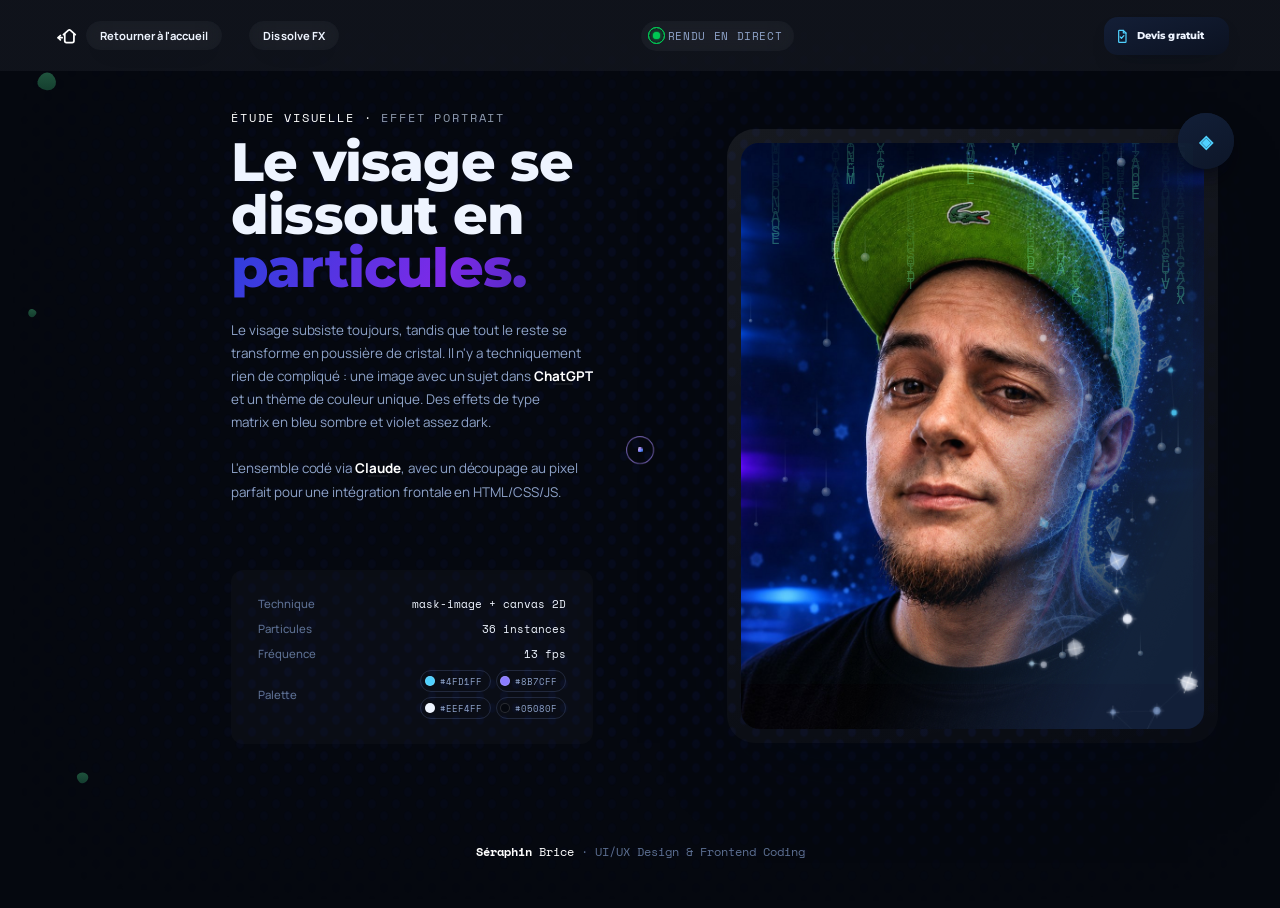
==== dissolve-fx.html @ d508f95a "Header : icône retour accueil n°01 (maison + flèche retour) Co-Authored-By: Claude Opus 5.5 <noreply" ====
<!doctype html><html lang="fr"><head><meta charset="utf-8"><meta name="viewport" content="width=device-width,initial-scale=1"><link rel="icon" type="image/x-icon" href="[data-uri]">
<link rel="icon" type="image/png" sizes="16x16" href="[data-uri]">
<link rel="icon" type="image/png" sizes="32x32" href="[data-uri]">
<link rel="apple-touch-icon" sizes="180x180" href="[data-uri]">
<meta name="theme-color" content="#05080f">
<meta property="og:type" content="website">
<meta property="og:title" content="Dissolve FX — Séraphin Brice">
<meta property="og:description" content="Le visage tient encore, tout le reste part en poussière de cristal. Étude visuelle : effet portrait en HTML/CSS/JS.">
<meta property="og:image" content="[data-uri]">
<meta property="og:image:width" content="1200">
<meta property="og:image:height" content="630">
<meta name="twitter:card" content="summary_large_image">
<meta name="twitter:title" content="Dissolve FX — Séraphin Brice">
<meta name="twitter:description" content="Le visage tient encore, tout le reste part en poussière de cristal. Étude visuelle : effet portrait en HTML/CSS/JS.">
<meta name="twitter:image" content="[data-uri]">
<title>Dissolve FX</title>
<link rel="preconnect" href="https://fonts.googleapis.com">
<link rel="preconnect" href="https://fonts.gstatic.com" crossorigin>
<link href="https://fonts.googleapis.com/css2?family=Montserrat:ital,wght@0,400;0,700;0,800;0,900;1,400&amp;family=Manrope:wght@400;500;600;700&amp;family=Space+Mono:wght@400;700&amp;display=swap" rel="stylesheet">
<style>
  :root{
    --ink:#05080f;
    --ink-2:#0a1120;
    --surface:#0d1628;
    --surface-2:#121f38;
    --line:rgba(148,180,255,.16);
    --line-strong:rgba(148,180,255,.32);
    --ice:#eef4ff;
    --mist:#8ea3c9;
    --mist-dim:#5c6f92;
    --accent:#4fd1ff;
    --accent-2:#8b7cff;
    --title-grad-1:#2b3fdb;
    --title-grad-2:#7c2ae8;
    --title-grad-3:#1b2a8f;
    --on-accent:#05080f;
    --topbar-bg:rgba(5,8,15,.55);
    --radius-lg:28px;
    --radius-md:16px;
    --ease-out:cubic-bezier(.16,1,.3,1);
    --ease-jelly:cubic-bezier(.34,1.56,.64,1);
    --font-display:'Montserrat',sans-serif;
    --font-body:'Manrope',sans-serif;
    --font-mono:'Space Mono',monospace;
    --eyebrow-base:#fff;
    --eyebrow-accent:rgba(214,230,255,.65);
  }

  /* thème clair retiré — le site reste exclusivement en thème sombre (voir suppression
     du bouton #themeToggle plus bas) ; transition conservée pour la cohérence visuelle
     générale (hover, changements d'état), pas pour une bascule de thème */
  html{ color-scheme:dark; }
  body, .topbar, .footer, .spec, .eyebrow, .brand-name, .swatch, .live-chip{
    transition:background .5s var(--ease-out), color .5s var(--ease-out), border-color .5s var(--ease-out);
  }
  /* .lede isolé en élément unique — jamais associé/couplé à d'autres
     composants dans un sélecteur partagé, même règle de transition reprise
     à l'identique mais dans sa propre déclaration dédiée */
  .lede{
    transition:background .5s var(--ease-out), color .5s var(--ease-out), border-color .5s var(--ease-out);
  }

  *{ box-sizing:border-box; -webkit-user-select:none; user-select:none; -webkit-tap-highlight-color:transparent; }
  ::selection{ background:transparent; }

  body{
    margin:0;
    background:var(--ink);
    color:var(--ice);
    font-family:var(--font-body);
    overflow-x:hidden;
  }

  /* ══════════════════════════════════════════════
     CUSTOM SCROLL PROGRESS BAR — extrait tel quel de design_style.html
     visible à toute résolution, y compris 4K
  ══════════════════════════════════════════════ */
  html{scrollbar-width:none;scrollbar-color:transparent transparent;}
  html::-webkit-scrollbar{width:0;height:0;}

  .scroll-progress{
    position:fixed;
    right:14px;
    top:0;
    transform:translateY(var(--scroll-track-top,0px));
    width:8px;
    height:min(400px,72vh);
    z-index:9997;
    pointer-events:none;
    opacity:0;
    visibility:hidden;
    /* transform plutôt que top : la barre est composée sur son propre
       calque GPU (pas de recalcul de layout à chaque frame de scroll) */
    transition:transform .08s linear,opacity .18s cubic-bezier(.22,1,.36,1),visibility 0s linear .18s;
    will-change:transform;
    cursor:ns-resize;
    touch-action:none;
  }
  /* Verrou anti-flash absolu : tant que le JS n'a pas confirmé, après un
     temps de stabilisation complet de la page (polices + chargement +
     durée de l'animation d'entrée), que le contenu est réellement,
     durablement scrollable, l'élément est retiré du rendu — indépendamment
     de toute classe/transition. Impossible d'apercevoir la barre même une
     fraction de seconde tant que .sp-armed n'a pas été ajoutée par le JS. */
  .scroll-progress:not(.sp-armed){ display:none !important; }
  .scroll-progress.is-scrollable{
    pointer-events:auto;
    opacity:1;
    visibility:visible;
    transition:transform .08s linear,opacity .18s cubic-bezier(.22,1,.36,1);
  }
  .scroll-progress.is-dragging{cursor:grabbing;}
  .scroll-progress::before{
    content:"";
    position:absolute;
    inset:0;
    border-radius:999px;
    background:linear-gradient(180deg,rgba(17,20,34,.96) 0%,rgba(47,76,255,.8) 45%,rgba(123,84,255,.92) 100%);
    border:1px solid rgba(122,102,255,.32);
    box-shadow:inset 0 1px 0 rgba(255,255,255,.12),0 16px 34px -28px rgba(47,76,255,.5);
    backdrop-filter:blur(12px) saturate(130%);
    -webkit-backdrop-filter:blur(12px) saturate(130%);
  }
  .scroll-progress__fill{
    position:absolute;
    left:0;right:0;top:0;height:100%;
    border-radius:999px;
    background:linear-gradient(180deg,#2f4cff 0%,#5a4dff 52%,#7b54ff 100%);
    box-shadow:inset 0 1px 0 rgba(255,255,255,.22),0 8px 18px -12px rgba(47,76,255,.42);
  }
  .scroll-progress__thumb{display:none;}
  .scroll-progress__tip{
    position:absolute;
    top:50%;right:18px;
    min-width:48px;
    padding:7px 10px;
    border-radius:999px;
    transform:translateY(-50%);
    background:rgba(17,20,34,.86);
    border:1px solid rgba(122,102,255,.3);
    box-shadow:inset 0 1px 0 rgba(255,255,255,.08),0 14px 32px -24px rgba(47,76,255,.5);
    backdrop-filter:blur(14px) saturate(140%);
    -webkit-backdrop-filter:blur(14px) saturate(140%);
    color:#ffffff;
    font:800 11px/1 'Segoe UI', -apple-system, BlinkMacSystemFont, 'Plus Jakarta Sans', Arial, sans-serif;
    letter-spacing:.04em;
    text-align:center;
    white-space:nowrap;
    transition:none;
  }
  .scroll-progress__tip::after{
    content:"";
    position:absolute;
    right:-5px;top:50%;
    width:8px;height:8px;
    transform:translateY(-50%) rotate(45deg);
    background:rgba(17,20,34,.86);
    border-top:1px solid rgba(122,102,255,.3);
    border-right:1px solid rgba(122,102,255,.3);
  }
  @media (max-width:700px){
    .scroll-progress{right:6px;height:min(340px,68vh);}
    .scroll-progress__tip{right:12px;}
  }
  @media (prefers-reduced-motion:reduce){
    .scroll-progress,.scroll-progress__fill,.scroll-progress__thumb,.scroll-progress__tip{
      animation:none!important;transition:none!important;
    }
  }

  :focus-visible{ outline:2px solid var(--accent); outline-offset:3px; }

  /* ═══════════════════════════════════════════════════════════════
     CURSEUR CUSTOM "sk" — extrait tel quel de css/dark-light-uix.css
     (moteur "hub user stats", harmonisé sur toutes les pages du site)
     ═══════════════════════════════════════════════════════════════ */
  *, *::before, *::after { cursor: none !important; }

  #sk-cursor-blur {
    position: fixed; top: 0; left: 0; width: 200px; height: 200px; border-radius: 50%;
    background: radial-gradient(circle,
      rgba(139,92,246,.055) 0%,
      rgba(115,111,246,.045) 28%,
      rgba(59,130,246,.028) 52%,
      rgba(59,130,246,.012) 68%,
      rgba(59,130,246,0) 82%);
    pointer-events: none; z-index: 9990;
    transform: translate3d(var(--cx,0px),var(--cy,0px),0) translate(-50%,-50%);
    transition: width .4s, height .4s;
    will-change: transform;
    /* Halo désactivé site-wide (demande S. Brice) : conservé dans le code
       pour référence mais masqué — seuls l'anneau et le point restent visibles. */
    display: none !important;
  }
  .sk-cursor-ring {
    position: fixed; top: 0; left: 0; width: 0; height: 0;
    pointer-events: none; z-index: 9999;
    transform: translate3d(var(--cx,0px),var(--cy,0px),0);
    will-change: transform;
  }
  .sk-cursor-ring-fx {
    position: absolute; top: 0; left: 0; width: 28px; height: 28px; border-radius: 50%;
    border: 1.5px solid rgba(167,139,250,.65);
    pointer-events: none;
    transform: translate(-50%,-50%);
    transition: width .35s cubic-bezier(.34,1.56,.64,1),
                height .35s cubic-bezier(.34,1.56,.64,1),
                border-width .35s cubic-bezier(.34,1.56,.64,1),
                border-color .3s, background .3s;
    animation: skCursorPulse 2s ease-in-out infinite;
  }
  @keyframes skCursorPulse {
    0%,100% { transform: translate(-50%,-50%) scale(1); opacity: .6; }
    50%     { transform: translate(-50%,-50%) scale(1.2); opacity: .45; }
  }
  .sk-cursor-dot {
    position: fixed; top: 0; left: 0; width: 5px; height: 5px; border-radius: 50%;
    background: linear-gradient(135deg, #fff 0%, #a78bfa 40%, #3b82f6 80%, #ec4899 100%);
    pointer-events: none; z-index: 10000;
    transform: translate3d(var(--cx,0px),var(--cy,0px),0) translate(-50%,-50%);
    transition: width .2s, height .2s, opacity .2s;
    will-change: transform;
  }
  .sk-cursor-trail {
    position: fixed; border-radius: 50%; pointer-events: none; z-index: 9995;
    transform: translate(-50%,-50%);
    background: radial-gradient(circle, rgba(167,139,250,.28) 0%, rgba(59,130,246,.12) 50%, transparent 70%);
    animation: skTrailFade .55s ease-out forwards;
  }
  @keyframes skTrailFade {
    0%   { opacity: 1; transform: translate(-50%,-50%) scale(1); }
    100% { opacity: 0; transform: translate(-50%,-50%) scale(0.2); }
  }
  .sk-cursor-ring-fx.is-hovered {
    width: 48px; height: 48px;
    border-width: 2px;
    border-color: rgba(255,255,255,.2);
    background: rgba(255,255,255,.05);
    animation: none;
  }
  .sk-cursor-dot.is-hovered {
    width: 8px; height: 8px;
    /* même dégradé pâle purple que l'état inactif, juste agrandi au hover */
    background: linear-gradient(135deg, #fff 0%, #a78bfa 40%, #3b82f6 80%, #ec4899 100%);
  }
  /* Curseur contextuel : état dédié à la carte portrait (média), distinct
     de l'état lien/bouton générique ci-dessus — anneau plus large et teinté
     accent, sans texte ni tooltip. */
  .sk-cursor-ring-fx.is-media {
    width: 66px; height: 66px;
    border-width: 2px;
    border-color: rgba(79,209,255,.55);
    background: rgba(79,209,255,.07);
    animation: none;
  }
  .sk-cursor-dot.is-media {
    width: 9px; height: 9px;
    background: linear-gradient(135deg, #fff 0%, #4fd1ff 55%, #8b7cff 100%);
  }
  .sk-cursor-ring-fx.is-clicking {
    width: 20px; height: 20px;
    background: transparent; border: none;
    box-shadow: none; animation: none;
  }
  .sk-cursor-ring-fx.is-clicking::before {
    content: ''; position: absolute; inset: 0; border-radius: 50%;
    padding: 2px;
    background: conic-gradient(from 0deg, #0f172a 0%, #1d4ed8 28%, #7c3aed 58%, #4f46e5 78%, #0f172a 100%);
    -webkit-mask: linear-gradient(#fff 0 0) content-box, linear-gradient(#fff 0 0);
    -webkit-mask-composite: xor; mask-composite: exclude;
    animation: skClickSpin .6s linear infinite;
  }
  @keyframes skClickSpin { to { transform: rotate(360deg); } }
  /* Secousse en onde de choc au clic — extraite de css/style-guide.css
     (.click-ripple / @keyframes rippleOut). Élément à part, créé au point
     exact du clic et détruit après coup — se propage en plus de l'anneau
     ci-dessus, ne le remplace pas. */
  .click-ripple {
    position: fixed; left: 0; top: 0; pointer-events: none; z-index: 9998;
    width: 24px; height: 24px; border-radius: 50%;
    border: 2px solid #7c3aff;
    transform: translate(-50%,-50%) scale(.4);
    animation: rippleOut .7s cubic-bezier(.2,.9,.2,1) forwards;
  }
  @keyframes rippleOut {
    to { transform: translate(-50%,-50%) scale(6); opacity: 0; border-color: #5b2de8; }
  }
  @media (hover:none), (pointer:coarse) {
    #sk-cursor-blur, .sk-cursor-ring, .sk-cursor-dot, .sk-cursor-trail { display: none !important; }
  }
  @media (prefers-reduced-motion: reduce) {
    .sk-cursor-ring-fx { animation: none; }
  }

  /* ---- écran de chargement (#siteLoader) ---- */
  /* asset fourni par S. Brice (loader-intro.html), intégré tel quel dans sa structure/logique
     mais recoloré pour reprendre exclusivement la palette dark blue/purple déjà en place sur
     le site (var(--accent), var(--accent-2), var(--title-grad-*), var(--surface*)) plutôt que
     le bleu/rose d'origine, et la police déjà chargée (--font-display) plutôt qu'une police
     Google Fonts supplémentaire — élément entièrement isolé, ses propres classes/règles ne
     sont partagées avec aucun autre composant du site. z-index choisi pour rester SOUS le
     curseur custom (anneau/point, z-index 9999/10000) afin que le curseur reste visible
     pendant le chargement, mais AU-DESSUS de tout le reste (rideau d'entrée, page, etc.). */
  #siteLoader{
    position:fixed; inset:0; z-index:9998;
    display:flex; align-items:center; justify-content:center;
    background:var(--ink);
    transition:opacity .6s var(--ease-out), transform .6s var(--ease-out);
  }
  #siteLoader.hiding{ opacity:0; pointer-events:none; transform:scale(1.03); }
  .loader-bg{
    position:absolute; inset:0;
    background:
      radial-gradient(ellipse 60% 70% at 30% 40%, rgba(43,63,219,.26) 0%, transparent 65%),
      radial-gradient(ellipse 50% 60% at 80% 70%, rgba(124,42,232,.14) 0%, transparent 65%);
    animation:loaderBgPulse 2s ease-in-out infinite;
  }
  @keyframes loaderBgPulse{ 0%,100%{ opacity:.7; } 50%{ opacity:1; } }
  .loader-content{ display:flex; flex-direction:column; align-items:center; gap:28px; animation:loaderFadeIn .45s var(--ease-out) both; }
  @keyframes loaderFadeIn{ from{ opacity:0; transform:translateY(14px); } to{ opacity:1; transform:translateY(0); } }
  .loader-logo-outer{ width:118px; height:118px; border-radius:50%; position:relative; display:flex; align-items:center; justify-content:center; }
  .loader-ring-1{
    position:absolute; inset:0; border-radius:50%;
    border:1.8px solid transparent;
    border-top-color:var(--accent);
    border-right-color:rgba(139,124,255,.5);
    animation:loaderSpinCW 1.6s linear infinite;
  }
  .loader-ring-2{
    position:absolute; inset:8px; border-radius:50%;
    border:1.5px solid transparent;
    border-bottom-color:var(--accent-2);
    border-left-color:rgba(79,209,255,.4);
    animation:loaderSpinCCW 2.4s linear infinite;
  }
  .loader-ring-3{
    position:absolute; inset:-6px; border-radius:50%;
    border:1px solid rgba(124,42,232,.25);
    animation:loaderRing3Pulse 1.8s ease-in-out infinite;
  }
  @keyframes loaderRing3Pulse{
    0%,100%{ opacity:.25; transform:scale(1); }
    50%{ opacity:.7; transform:scale(1.04); border-color:rgba(139,124,255,.5); }
  }
  @keyframes loaderSpinCW{ to{ transform:rotate(360deg); } }
  @keyframes loaderSpinCCW{ to{ transform:rotate(-360deg); } }
  .loader-circle{
    width:82px; height:82px; border-radius:50%;
    background:linear-gradient(145deg,var(--surface-2),var(--surface));
    border:1.5px solid rgba(255,255,255,.1);
    display:flex; align-items:center; justify-content:center;
    box-shadow:0 0 40px rgba(79,209,255,.28), inset 0 1px 0 rgba(255,255,255,.06);
    position:relative; z-index:1;
    animation:loaderCirclePulse 1.8s ease-in-out infinite;
  }
  @keyframes loaderCirclePulse{
    0%,100%{ box-shadow:0 0 30px rgba(79,209,255,.22), inset 0 1px 0 rgba(255,255,255,.06); }
    50%{ box-shadow:0 0 56px rgba(139,124,255,.4), 0 0 20px rgba(79,209,255,.22), inset 0 1px 0 rgba(255,255,255,.08); }
  }
  .loader-text{ font-family:var(--font-display); font-size:27px; font-weight:800; letter-spacing:-.02em; color:#fff; position:relative; }
  .loader-s{ color:#fff; position:relative; display:inline-block; animation:loaderSGlow 1.8s ease-in-out infinite; }
  @keyframes loaderSGlow{
    0%,100%{ text-shadow:0 0 6px rgba(255,255,255,.2); }
    50%{ text-shadow:0 0 18px rgba(139,124,255,.8), 0 0 30px rgba(79,209,255,.5); }
  }
  .loader-b{ color:rgba(255,255,255,.65); }
  .loader-text sup{ font-size:13px; font-weight:500; vertical-align:calc(-.3em + 8px); letter-spacing:.02em; color:rgba(255,255,255,.5); }
  .loader-progress-wrap{ width:160px; height:2px; background:rgba(255,255,255,.08); border-radius:2px; overflow:hidden; }
  .loader-progress-bar{
    height:100%; width:0%;
    background:linear-gradient(90deg,var(--accent),var(--accent-2));
    border-radius:2px;
    box-shadow:0 0 8px rgba(139,124,255,.5);
    transition:width .1s ease;
  }
  .loader-label{ font-family:var(--font-mono); font-size:10px; font-weight:600; letter-spacing:2px; text-transform:uppercase; color:rgba(238,244,255,.35); transition:color .3s; }
  @media (prefers-reduced-motion:reduce){
    .loader-bg,.loader-ring-1,.loader-ring-2,.loader-ring-3,.loader-circle,.loader-s{ animation:none !important; }
    .loader-content{ animation:none !important; opacity:1 !important; transform:none !important; }
  }

  /* ---- entrance ---- */
  /* rideau d'entrée (#entryOverlay) : retour demandé sur le dégradé bleu/violet, remplacé
     par un aplat UNI de la même couleur que le fond général de la page (var(--ink)) — pas
     de dégradé du tout. Un blur sur une couleur plane n'a aucun effet visible, donc le blur
     "prononcé et intense" demandé porte sur .stage juste en dessous (qui enveloppe tous les
     éléments de la page) plutôt que sur ce rideau : c'est le contenu réel (texte, carte
     portrait, etc.) qui doit apparaître flouté puis se nettoyer, pas un calque de couleur. */
  #entryOverlay{
    position:fixed; inset:0; z-index:9000; pointer-events:none;
    background-color:var(--ink);
    animation:entryCurtainFade 1.1s var(--ease-out) forwards;
    /* mise en pause tant que #siteLoader (chargement) n'a pas terminé — voir plus bas :
       toute la séquence d'entrée (rideau + .stage + .cascade) ne démarre qu'au retrait du
       loader, pour ne pas se jouer "dans le dos" de l'écran de chargement plein écran */
    animation-play-state:paused;
  }
  @keyframes entryCurtainFade{
    0%{ opacity:1; }
    60%{ opacity:1; }
    100%{ opacity:0; }
  }
  .stage{
    position:relative;
    -webkit-mask-image:radial-gradient(circle at 100% 0%, #fff 0 41%, transparent 42%);
    mask-image:radial-gradient(circle at 100% 0%, #fff 0 41%, transparent 42%);
    -webkit-mask-repeat:no-repeat; mask-repeat:no-repeat;
    -webkit-mask-position:100% 0%; mask-position:100% 0%;
    animation:curtainOpen 1.2s var(--ease-out) forwards;
    animation-play-state:paused;
  }
  @keyframes curtainOpen{
    /* brightness() retiré : ce boost d'exposition faisait passer le texte/les pastilles
       blanches du contenu révélé en blanc cramé sous le flou intense, perçu comme un arc
       blanc — le flou (accentué, sur demande, de 36px à 52px) + une légère saturation
       suffisent à l'effet recherché, sans brightness() */
    0%{ -webkit-mask-size:1px 1px; mask-size:1px 1px; filter:blur(52px) saturate(1.2); }
    62%{ filter:blur(16px) saturate(1.08); }
    100%{ -webkit-mask-size:320vmax 320vmax; mask-size:320vmax 320vmax; filter:blur(0) saturate(1); }
  }

  /* cascade d'entrée enrichie : composition de 3 primitives (nettoyage du flou + tassement
     vertical + léger settle d'échelle) au lieu d'un simple fade/translateY — chaque élément
     de la séquence (topbar, puis bloc hero, puis carte specs, puis carte portrait, via --i)
     arrive individuellement flouté et se nettoie en se posant, en plus du flou global du
     rideau .stage ci-dessus : deux couches de flou distinctes (globale + par élément) pour
     un effet plus détaillé et marqué, toujours en CSS keyframes pur (déterministe, seekable,
     sans dépendance externe). */
  .cascade{
    opacity:0;
    transform:translateY(18px) scale(.985);
    filter:blur(16px);
    animation:cascadeIn .85s var(--ease-out) forwards;
    animation-delay:calc(.55s + var(--i,0) * .1s);
    animation-play-state:paused;
  }
  @keyframes cascadeIn{ to{ opacity:1; transform:translateY(0) scale(1); filter:blur(0); } }

  /* variante "carte" de la cascade d'entrée — élément séparé et isolé, ne partage aucune
     règle avec .cascade ci-dessus. Réservée aux deux blocs qui forment de vraies "cartes"
     dans la mise en page (.spec et .hero-visual) : au lieu du tassement vertical simple,
     elles arrivent avec une bascule 3D (rotateX) en plus du flou, inspirée du fichier de
     référence fourni (product-card-sbrice.html — technique "rv-c" : bascule + flou marqué
     sur les cartes, tassement simple sur le reste). Valeurs propres à ce projet, pas copiées
     telles quelles. Même convention de tempo (--i, calc(.55s + i*.1s)) donc la cascade
     globale reste synchronisée avec les autres éléments .cascade. */
  .cascade-card{
    opacity:0;
    transform:perspective(1200px) translateY(30px) rotateX(11deg) scale(.96);
    filter:blur(22px);
    animation:cascadeCardIn 1s var(--ease-out) forwards;
    animation-delay:calc(.55s + var(--i,0) * .1s);
    animation-play-state:paused;
  }
  @keyframes cascadeCardIn{ to{ opacity:1; transform:perspective(1200px) translateY(0) rotateX(0deg) scale(1); filter:blur(0); } }

  /* déclencheur unique : le JS du loader ajoute cette classe sur <html> au moment où il
     commence à se retirer — les trois familles d'animation d'entrée repartent alors depuis
     zéro (leur horloge ne tournait pas tant qu'elles étaient en pause), donc parfaitement
     synchronisées entre elles quel que soit le temps réel pris par le chargement. */
  html.site-ready #entryOverlay,
  html.site-ready .stage,
  html.site-ready .cascade,
  html.site-ready .cascade-card{
    animation-play-state:running;
  }

  @media (prefers-reduced-motion:reduce){
    #entryOverlay{ display:none !important; }
    .stage{ animation:none !important; -webkit-mask-image:none !important; mask-image:none !important; filter:none !important; }
    .cascade{ animation:none !important; opacity:1 !important; transform:none !important; filter:none !important; }
    .cascade-card{ animation:none !important; opacity:1 !important; transform:none !important; filter:none !important; }
    .diamond, .dot-pulse::after, .dot-pulse::before, .flip-badge .face{ animation:none !important; }
  }

  /* ---- motif de fond général : trame fixe de points bleu nuit (grille hexagonale),
     100% CSS, sans animation ni liserés. Masque radial qui l'estompe légèrement derrière
     le texte. */
  .bg-pattern{
    position:absolute; inset:0; z-index:0; pointer-events:none; display:block;
    background-image:
      radial-gradient(ellipse 5px 6px at center, rgba(43,63,219,.55) 0 60%, transparent 100%),
      radial-gradient(ellipse 5px 6px at center, rgba(43,63,219,.55) 0 60%, transparent 100%);
    background-size:24px 24px, 24px 24px;
    background-position:0 0, 12px 12px;
    opacity:.2; /* 0.35 → 0.23 (-35%) → 0.2 (-15%) */
    /* 3 masques croisés : estompe derrière le texte + fondu intense sur les 4 bords
       (gauche/droite puis haut/bas), les points disparaissent complètement vers les extrémités */
    -webkit-mask-image:
      radial-gradient(ellipse 60% 75% at 30% 52%, rgba(0,0,0,.35) 0%, rgba(0,0,0,.7) 50%, #000 90%),
      linear-gradient(90deg, transparent 0%, #000 22%, #000 78%, transparent 100%),
      linear-gradient(180deg, transparent 0%, #000 24%, #000 76%, transparent 100%);
    -webkit-mask-composite:source-in, source-in;
            mask-image:
      radial-gradient(ellipse 60% 75% at 30% 52%, rgba(0,0,0,.35) 0%, rgba(0,0,0,.7) 50%, #000 90%),
      linear-gradient(90deg, transparent 0%, #000 22%, #000 78%, transparent 100%),
      linear-gradient(180deg, transparent 0%, #000 24%, #000 76%, transparent 100%);
            mask-composite:intersect;
  }
  @media (max-width:768px){ .bg-pattern{ background-size:20px 20px, 20px 20px; background-position:0 0, 10px 10px; } }

  /* ---- ambient background ---- */
  .ambient{ position:absolute; inset:0; overflow:hidden; pointer-events:none; z-index:0; }
  /* forme organique isolée (ex-losange) — couleur verte propre à cet élément, jamais liée
     à var(--accent)/var(--accent-2) (utilisées ailleurs) pour ne pas déteindre sur le reste
     de la palette bleu/violet ; vert repris du dégradé déjà présent sur les coins de scan
     (tlGreenGrad #3FA872→#1F6B48) pour rester cohérent avec un accent déjà existant. */
  .diamond{ position:absolute; background:linear-gradient(135deg,#3FA872,#1F6B48); transform:translate(var(--px,0px),var(--py,0px)) rotate(45deg); opacity:.5; animation:floaty 7s ease-in-out infinite; transition:transform .6s var(--ease-out); }
  .d1{ width:18px; height:18px; top:8%; left:3%; animation-delay:.2s; border-radius:42% 58% 65% 35% / 45% 45% 55% 55%; }
  .d2{ width:11px; height:11px; top:85%; left:6%; animation-delay:1.4s; border-radius:58% 42% 38% 62% / 62% 44% 56% 38%; }
  .d3{ width:8px; height:8px; top:34%; left:2.2%; animation-delay:2.4s; border-radius:65% 35% 48% 52% / 38% 55% 45% 62%; }
  @keyframes floaty{ 0%,100%{ transform:translate(var(--px,0px),var(--py,0px)) translateY(0) rotate(45deg); } 50%{ transform:translate(var(--px,0px),var(--py,0px)) translateY(-18px) rotate(55deg); } }

  /* ---- topbar ---- */
  .topbar{
    position:sticky; top:env(safe-area-inset-top,0px); z-index:5;
    display:flex; align-items:center; justify-content:space-between; gap:16px;
    padding:16px clamp(20px,4vw,56px);
    /* voile blanc bleuté très pâle (5% d'opacité, -5pt), superposé au-dessus du
       fond sombre du header, contenu dans la zone au-dessus du divider —
       ligne de séparation en bas retirée (fond continu, sans liseré) */
    background-image:linear-gradient(0deg, rgba(224,232,255,.05), rgba(224,232,255,.05));
    background-color:var(--topbar-bg);
    backdrop-filter:blur(16px); -webkit-backdrop-filter:blur(16px);
  }
  /* ---- groupe home : bouton "Retourner à l'accueil" et bouton "Dissolve FX"
     dissociés — deux boutons indépendants côte à côte (20px d'écart), sans
     état de hover partagé entre eux. ---- */
  .brand-group{ display:flex; align-items:center; gap:20px; }
  .brand{
    position:relative; isolation:isolate; z-index:0;
    display:flex; align-items:center; gap:9px;
    padding:5px 7px 5px 5px; border-radius:999px;
    text-decoration:none;
    transition:transform .3s var(--ease-jelly);
  }
  .brand:hover{ transform:translateY(-1px); }
  .brand-mark{ width:21px; height:21px; flex:none; display:flex; align-items:center; justify-content:center; }
  .brand-mark svg{ width:100%; height:100%; overflow:visible; }
  .brand-name{ font-size:.82rem; color:var(--mist); font-weight:500; }
  .brand-dot{ color:var(--mist-dim); }
  .brand-home-label{
    color:var(--ice);
    background:rgba(255,255,255,.03);
    backdrop-filter:blur(10px); -webkit-backdrop-filter:blur(10px);
    padding:7px 14px;
    border-radius:999px;
    font-weight:700;
    font-size:.7rem;
    box-shadow:0 10px 24px -14px rgba(0,0,0,.35);
    transition:transform .3s var(--ease-jelly), box-shadow .3s var(--ease-out), background .3s var(--ease-out);
  }
  /* couleur de hover/pulse du bouton "Retourner à l'accueil" en dark blue/purple (éclairci
     de 15%, mélange vers le blanc) — précision du client : SEUL le bouton texte "Retourner à
     l'accueil" (.brand-home-label) doit réagir, pas le conteneur de l'icône maison à côté.
     Effet retiré de l'ancienne pseudo-classe .brand::after (qui couvrait toute l'ancre, icône
     comprise, et fusionnait visuellement les deux en une seule forme au hover) — scopé
     uniquement sur le label désormais. */
  .brand:hover .brand-home-label,.brand:focus-visible .brand-home-label,
  .brand.idle-shimmer .brand-home-label{
    transform:translateY(-1px);
    box-shadow:0 14px 30px -14px rgba(0,0,0,.4);
  }
  /* même dégradé animé que le titre "particules." (.accent-text / @keyframes titleGradient),
     porté par un calque ::before qui apparaît/disparaît en fondu (un background en dégradé
     ne peut pas être interpolé, l'opacité d'un calque si). Le dégradé défile en permanence
     sous le calque invisible, donc il est déjà en mouvement quand le fondu commence. */
  .brand-home-label{ position:relative; isolation:isolate; overflow:hidden; }
  .brand-home-label::before{
    content:''; position:absolute; inset:0; z-index:-1; pointer-events:none;
    border-radius:inherit;
    background:linear-gradient(115deg,var(--title-grad-1),var(--title-grad-2),var(--title-grad-3),var(--title-grad-2),var(--title-grad-1));
    background-size:300% 100%;
    opacity:0;
    transition:opacity .5s var(--ease-out);
    animation:titleGradient 7s linear infinite;
  }
  .brand:hover .brand-home-label::before,.brand:focus-visible .brand-home-label::before,
  .brand.idle-shimmer .brand-home-label::before{ opacity:1; }
  @media (prefers-reduced-motion:reduce){
    .brand-home-label::before{ animation:none; background-position:0% 50%; }
  }
  .brand-home-label .brand-dot{ color:var(--mist); }

  /* bouton "Dissolve FX" : entité séparée, purement décorative (pas de
     navigation), même gabarit visuel que le bouton accueil mais hover
     totalement indépendant — survoler l'un n'allume jamais l'autre. */
  .brand-tag{
    display:inline-flex; align-items:center;
    color:var(--ice);
    background:rgba(255,255,255,.03);
    backdrop-filter:blur(10px); -webkit-backdrop-filter:blur(10px);
    padding:7px 14px;
    border-radius:999px;
    font-weight:700;
    font-size:.7rem;
    letter-spacing:.01em;
    box-shadow:0 10px 24px -14px rgba(0,0,0,.35);
    transition:transform .3s var(--ease-jelly), box-shadow .3s var(--ease-out), background .3s var(--ease-out);
  }
  .brand-tag:hover{
    transform:translateY(-1px);
    box-shadow:0 14px 30px -14px rgba(0,0,0,.4);
    background:rgba(255,255,255,.08);
  }
  @media (prefers-reduced-motion:reduce){ .brand-tag{ transition-duration:.01ms!important; } }
  .live-chip{ display:flex; align-items:center; gap:8px; padding:7px 12px; border-radius:999px; border:none; background:rgba(255,255,255,.03); backdrop-filter:blur(10px); font-size:.66rem; letter-spacing:.06em; color:var(--mist); }
  /* pastille radar isolée — recolorée en vert profond/intense (propre à cet élément,
     jamais liée à var(--accent) utilisée ailleurs) ; #3FA872 remplacé par #00C853
     (vert plus saturé et plus sombre) + légère lueur (box-shadow) pour une meilleure
     lisibilité du point ; second ring ajouté via ::before, décalé d'une demi-période
     pour un effet sonar à deux impulsions au lieu d'une seule */
  .dot-pulse{ width:7px; height:7px; border-radius:50%; background:#00C853; position:relative; box-shadow:0 0 5px rgba(0,200,83,.85), 0 0 1px rgba(0,200,83,1); }
  .dot-pulse::after{ content:''; position:absolute; inset:-5px; border-radius:50%; border:1px solid #00C853; animation:pulseRing 2.1s ease-out infinite; }
  .dot-pulse::before{ content:''; position:absolute; inset:-5px; border-radius:50%; border:1px solid #00C853; animation:pulseRing 2.1s ease-out infinite; animation-delay:1.05s; }
  @keyframes pulseRing{ 0%{ transform:scale(.4); opacity:.9; } 100%{ transform:scale(2.1); opacity:0; } }

  /* bascule thème clair / sombre retirée du header (bouton + icônes supprimés, voir HTML) */

  /* ---- hero ---- */
  .hero{
    position:relative; z-index:1;
    display:grid; grid-template-columns:minmax(300px,.85fr) minmax(320px,1fr);
    gap:clamp(4px,1.2vw,24px); align-items:center; align-content:center;
    max-width:1080px; margin:0 auto;
    padding:clamp(28px,6vh,64px) clamp(20px,4vw,56px) clamp(40px,7vh,80px);
    min-height:calc(100svh - 160px);
  }
  .hero-text{ display:flex; flex-direction:column; align-self:stretch; }
  .eyebrow{ font-family:var(--font-mono); text-transform:uppercase; letter-spacing:.16em; font-size:.72rem; margin:-20px 0 0; color:var(--eyebrow-base); }
  /* accent isolé sur "Effet portrait" — blanc bleuté à 65% d'opacité via rgba (pas de propriété opacity
     séparée, pour ne jamais entrer en conflit avec le fondu d'entrée en cascade du parent) */
  .eyebrow-accent{ color:var(--eyebrow-accent); }
  .hero-text h1{ font-family:var(--font-display); font-weight:800; font-size:clamp(1.625rem,.575rem + 3.7vw,3.375rem); line-height:.98; letter-spacing:-.015em; margin:10px 0 14px; text-wrap:balance; }
  .accent-text{
    background:linear-gradient(115deg,var(--title-grad-1),var(--title-grad-2),var(--title-grad-3),var(--title-grad-2),var(--title-grad-1));
    background-size:300% 100%;
    -webkit-background-clip:text; background-clip:text; color:transparent;
    animation:titleGradient 7s linear infinite;
  }
  @keyframes titleGradient{ 0%{ background-position:0% 50%; } 100%{ background-position:300% 50%; } }
  @media (prefers-reduced-motion:reduce){ .accent-text{ animation:none; background-position:0% 50%; } }
  /* description compacte : interligne resserré + text-wrap:pretty pour éviter les mots
     orphelins en fin de paragraphe (ex. "dark." seul sur sa ligne) */
  .lede{ position:relative; top:10px; font-size:.84rem; line-height:calc(1.42em + 4px); letter-spacing:-.003em; color:var(--mist); max-width:58ch; margin:0 0 10px; text-wrap:pretty; }
  /* noms d'outils mis en avant dans la description : gras, blanc pur */
  /* liens ChatGPT / Claude (target _blank) : gras blanc pur ; au survol un trait fin au
     dégradé animé du titre se déploie de gauche à droite sous le mot (sans contour ni glow) */
  .lede-brand{
    font-weight:700; color:#fff; text-decoration:none; cursor:pointer;
    /* calque 1 : trait dégradé du survol ; calque 2 : petit divider au repos, blanc 5%,
       20px de large, centré sous le mot */
    background:
      linear-gradient(90deg,var(--title-grad-1),var(--title-grad-2),var(--title-grad-3),var(--title-grad-2),var(--title-grad-1)) 0 100% / 0% 2px no-repeat,
      linear-gradient(rgba(255,255,255,.05),rgba(255,255,255,.05)) 50% 100% / 20px 2px no-repeat;
    transition:background-size .4s var(--ease-out);
  }
  .lede-brand:hover,.lede-brand:focus-visible{ background-size:100% 2px, 20px 2px; outline:none; }
  /* groupe de mots insécable : "matrix en bleu sombre" reste sur une seule ligne */
  .lede .nowrap{ white-space:nowrap; }

  /* espacement fixe (66px) entre le texte et le bloc d'infos, identique à tous les paliers de largeur —
     ne dépend plus de la hauteur de l'image (donc plus calé sur le bas du portrait en dessous de 1441px). */
  .spec{ position:relative; overflow:hidden; list-style:none; margin:66px 0 0; padding:25px 27px; display:flex; flex-direction:column; gap:8px; border:none; border-radius:calc(var(--radius-md) * .75); background:rgba(255,255,255,.025); backdrop-filter:blur(14px); max-width:362px; transition:transform .45s var(--ease-out), background .45s var(--ease-out); }
  .spec:hover{ transform:translateY(-3px); background:rgba(255,255,255,.045); }
  .spec li{ display:flex; align-items:baseline; justify-content:space-between; gap:10px; font-size:.713rem; }
  .spec li.swatches{ align-items:center; }
  .spec .k{ color:var(--mist-dim); font-weight:500; }
  .spec .v{ color:var(--ice); }
  .spec .v.list{ display:grid; grid-template-columns:repeat(2,auto); gap:5px; margin-left:17px; }
  /* effet de survol isolé, propre au bloc .spec — repris entièrement à zéro (l'ancien lavis
     "aurora" en dégradé ne plaisait pas, et son second effet "glint" avait un bug de layout :
     agrandissait la carte). Nouveau parti pris, atypique et différent d'un simple dégradé :
     une ligne de lecture "scan de données" qui balaye la carte de haut en bas en boucle tant
     que la souris reste dessus — clin d'œil au thème "dissolve/scan" déjà présent sur la carte
     portrait, mais readapté ici en beaucoup plus fin/discret et propre à ce composant (couleurs
     et timing dédiés, jamais partagés avec .scan-light). Sans contour ni glow : aucun
     box-shadow, juste un dégradé qui s'estompe dans ses propres bords, contenu par
     l'overflow:hidden du bloc — implémenté en ::before pur, sans nœud DOM supplémentaire. */
  /* laser de scan de code-barres : une bande de hauteur 34% dont le bas porte la ligne laser
     (cœur blanc + halo cyan) et dont le haut révèle un code-barres qui s'estompe vers le haut,
     comme si le laser lisait la carte. Un seul pseudo-élément, pas de nœud DOM en plus. */
  .spec::before{
    content:'';
    position:absolute; left:0; right:0; top:-34%; height:34%; z-index:0; pointer-events:none;
    /* laser (ligne + halo + lavis) teinté avec le même dégradé animé que le titre "particules."
       (.accent-text : --title-grad-1/2/3, 300% de large, boucle de 7 s) ; calques couleur en
       repeat-x pour que le défilement 0% → 300% boucle sans couture */
    background:
      linear-gradient(90deg,var(--title-grad-1),var(--title-grad-2),var(--title-grad-3),var(--title-grad-2),var(--title-grad-1)) 0% 100% / 300% 2px repeat-x,
      linear-gradient(90deg,rgba(43,63,219,.6),rgba(124,42,232,.6),rgba(27,42,143,.6),rgba(124,42,232,.6),rgba(43,63,219,.6)) 0% 100% / 300% 7px repeat-x,
      linear-gradient(90deg,rgba(43,63,219,.16),rgba(124,42,232,.16),rgba(27,42,143,.16),rgba(124,42,232,.16),rgba(43,63,219,.16)) 0% 0% / 300% 100% repeat-x,
      repeating-linear-gradient(90deg, rgba(191,230,255,.42) 0 2px, transparent 2px 5px, rgba(191,230,255,.42) 5px 6px, transparent 6px 11px, rgba(139,124,255,.42) 11px 14px, transparent 14px 17px),
      repeating-linear-gradient(90deg, rgba(238,244,255,.22) 0 1px, transparent 1px 4px, rgba(238,244,255,.22) 4px 7px, transparent 7px 23px);
    /* fondu vertical croisé avec un fondu horizontal sur les bords */
    -webkit-mask-image:linear-gradient(180deg, transparent 0%, rgba(0,0,0,.85) 82%, #000 100%), linear-gradient(90deg, transparent 0, #000 10%, #000 90%, transparent 100%);
    -webkit-mask-composite:source-in;
            mask-image:linear-gradient(180deg, transparent 0%, rgba(0,0,0,.85) 82%, #000 100%), linear-gradient(90deg, transparent 0, #000 10%, #000 90%, transparent 100%);
            mask-composite:intersect;
    opacity:0;
    transition:opacity .35s var(--ease-out);
    /* au repos : 1 cycle de scan (1,12 s) puis 5 s de pause, en boucle ; 1er passage après l'entrée en cascade */
    animation:specScanIdle 6.12s linear 1.2s infinite, specLaserGradient 7s linear infinite;
  }
  .spec:hover::before,.spec:focus-within::before{
    opacity:1;
    /* au survol : UN seul passage du laser (1 itération, reste hors champ en bas ensuite) */
    animation:specScanSweep 1.12s linear 1 forwards, specLaserGradient 7s linear infinite;
  }
  /* même défilement que @keyframes titleGradient, sur les 3 calques couleur du laser uniquement */
  @keyframes specLaserGradient{
    0%{ background-position:0% 100%, 0% 100%, 0% 0%, 0 0, 0 0; }
    100%{ background-position:300% 100%, 300% 100%, 300% 0%, 0 0, 0 0; }
  }
  .spec > li{ position:relative; z-index:1; }
  /* 6,12 s = 1,12 s de scan (18,3 %) + 5 s de repos */
  @keyframes specScanIdle{
    0%{ top:-34%; opacity:1; }
    18.3%{ top:100%; opacity:1; }
    18.31%,100%{ top:100%; opacity:0; }
  }
  @keyframes specScanSweep{
    0%{ top:-34%; }
    100%{ top:100%; }
  }
  @media (prefers-reduced-motion:reduce){
    .spec::before{ transition:none!important; animation:none!important; }
    .spec:hover::before,.spec:focus-within::before{ animation:none!important; opacity:.6; top:40%; }
  }
  .mono{ font-family:var(--font-mono); }

  .swatch{ display:inline-flex; align-items:center; gap:5px; padding:3.5px 8px 3.5px 3.5px; border-radius:999px; border:1px solid var(--line); font-family:var(--font-mono); font-size:.58rem; color:var(--mist); cursor:pointer; transition:transform .45s var(--ease-jelly), color .3s, border-color .3s; }
  .swatch::before{ content:''; width:10px; height:10px; border-radius:50%; background:var(--c); box-shadow:0 0 0 1px rgba(255,255,255,.15) inset; }
  .swatch:hover,.swatch:focus-visible{ transform:scale(1.21) rotate(-4.5deg); color:var(--ice); border-color:var(--line-strong); }
  .swatch:focus-visible{ outline:2px solid var(--accent); outline-offset:2px; }
  .swatch:active{ transform:scale(1.08) rotate(-2deg); }
  .swatch.swatch-idle-pulse{ transform:scale(1.21) rotate(-4.5deg); color:var(--ice); border-color:var(--line-strong); }
  .swatch.swatch-copied{ color:#3fa872; border-color:#3fa872; }
  @media (prefers-reduced-motion:reduce){ .swatch{ transition-duration:.01ms!important; } }

  /* ---- portrait card ---- */
  .hero-visual{ display:flex; justify-content:center; margin-left:112px; }
  .portrait-card{
    position:relative; width:min(420px,100%); padding:14px;
    border-radius:var(--radius-lg);
    background:linear-gradient(165deg,rgba(255,255,255,.07),rgba(255,255,255,.02));
    backdrop-filter:blur(22px) saturate(140%); -webkit-backdrop-filter:blur(22px) saturate(140%);
    border:none;
    box-shadow:0 30px 80px -30px rgba(3,8,20,.75);
    transform-style:preserve-3d; transition:transform .5s var(--ease-out);
    will-change:transform;
  }
  .flip-badge{ position:absolute; top:-16px; right:-16px; width:56px; height:56px; z-index:3; perspective:600px; }
  .flip-badge .face{ position:absolute; inset:0; display:flex; align-items:center; justify-content:center; border-radius:50%; backface-visibility:hidden; font-family:var(--font-mono); font-size:.82rem; font-weight:700; border:none; background:linear-gradient(150deg,var(--surface-2),var(--surface)); color:var(--ice); box-shadow:0 10px 26px -10px rgba(3,8,20,.75); animation:coinFlip 5.5s cubic-bezier(.45,.05,.25,1) infinite; }
  .flip-badge .back{ color:var(--accent); font-size:1.11rem; animation-name:coinFlipBack; }
  /* signature "Sb" isolée sur la face avant du badge — remplace l'ancien texte "SB",
     recolorée en blanc pur (canal alpha d'origine conservé pour un contour net) */
  .sb-mark{ width:26px; height:26px; display:block; }
  @keyframes coinFlip{ 0%,38%{ transform:rotateY(0); } 50%,88%{ transform:rotateY(180deg); } 100%{ transform:rotateY(360deg); } }
  @keyframes coinFlipBack{ 0%,38%{ transform:rotateY(180deg); } 50%,88%{ transform:rotateY(360deg); } 100%{ transform:rotateY(540deg); } }

  .portrait-frame{ position:relative; overflow:hidden; border-radius:calc(var(--radius-lg) - 10px); aspect-ratio:4/5; background:var(--surface-2); }
  .portrait-frame img{
    position:absolute; inset:0; width:100%; height:100%; object-fit:cover; object-position:50% 18%;
    -webkit-mask-image:linear-gradient(115deg,#000 0 52%,transparent 84%);
    mask-image:linear-gradient(115deg,#000 0 52%,transparent 84%);
  }
  .grain-edge{
    position:absolute; inset:0; pointer-events:none; mix-blend-mode:overlay; opacity:.2;
    background-image:url("data:image/svg+xml,%3Csvg xmlns='http://www.w3.org/2000/svg' width='120' height='120'%3E%3Cfilter id='n'%3E%3CfeTurbulence type='fractalNoise' baseFrequency='0.9' numOctaves='2' stitchTiles='stitch'/%3E%3C/filter%3E%3Crect width='100%25' height='100%25' filter='url(%23n)'/%3E%3C/svg%3E");
    background-size:120px 120px;
    -webkit-mask-image:linear-gradient(115deg,transparent 0 44%,#000 56%,#000 74%,transparent 90%);
    mask-image:linear-gradient(115deg,transparent 0 44%,#000 56%,#000 74%,transparent 90%);
  }
  #dissolveCanvas{ position:absolute; inset:-8%; width:116%; height:116%; pointer-events:none; }

  /* ---- aurora hover sweep (portrait card) ---- */
  .aurora-sweep{
    position:absolute; inset:-12%; z-index:2; pointer-events:none;
    background:linear-gradient(115deg,
      rgba(79,209,255,0) 0%,
      rgba(79,209,255,.5) 14%,
      rgba(238,244,255,.4) 28%,
      rgba(139,124,255,.55) 42%,
      rgba(79,209,255,0) 56%,
      rgba(139,124,255,.5) 72%,
      rgba(238,244,255,.35) 86%,
      rgba(79,209,255,0) 100%);
    background-size:280% 280%;
    background-position:0% 30%;
    mix-blend-mode:overlay;
    opacity:0;
    transition:opacity .55s var(--ease-out);
  }
  .portrait-card:hover .aurora-sweep,
  .portrait-card.aurora-pulse .aurora-sweep{
    opacity:.62;
    animation:auroraSweep 5.5s linear infinite, auroraHue 9s linear infinite;
  }
  @keyframes auroraSweep{
    0%{ background-position:0% 30%; }
    100%{ background-position:200% 70%; }
  }
  @keyframes auroraHue{
    0%{ filter:hue-rotate(0deg); }
    50%{ filter:hue-rotate(28deg); }
    100%{ filter:hue-rotate(0deg); }
  }
  @media (prefers-reduced-motion:reduce){
    .portrait-card:hover .aurora-sweep,
    .portrait-card.aurora-pulse .aurora-sweep{ animation:none; opacity:.4; }
  }

  /* ---- matrix rain + scanner (portrait card) ---- */
  .matrix-rain{
    position:absolute; inset:0; z-index:3; pointer-events:none;
    opacity:.55; mix-blend-mode:screen;
    transition:opacity .4s var(--ease-out);
  }
  .scan-light{
    position:absolute; left:0; right:0; top:-3%; height:3%; z-index:4; pointer-events:none;
    background:linear-gradient(180deg,
      rgba(120,225,255,0) 0%,
      rgba(120,225,255,.65) 30%,
      rgba(255,255,255,1) 46%,
      rgba(255,255,255,1) 54%,
      rgba(120,225,255,.65) 70%,
      rgba(120,225,255,0) 100%);
    box-shadow:0 0 22px 6px rgba(120,225,255,.7), 0 0 48px 16px rgba(79,209,255,.35);
    /* flou doux façon halo lumineux — cœur de la ligne diffusé plutôt que net */
    filter:blur(2.5px);
    mix-blend-mode:screen;
    opacity:0;
    transition:opacity .3s var(--ease-out);
  }
  .portrait-card:hover .matrix-rain{ opacity:.85; }
  .portrait-card:hover .scan-light,
  .portrait-card.matrix-pulse .scan-light{
    opacity:1;
    animation:scanSweep 6.7s linear infinite;
  }
  /* la ligne s'estompe en douceur à l'arrivée et surtout à la fin de son
     passage (fondu, plus de coupure nette d'un coup au moment où elle
     atteint le bas du cadre) */
  @keyframes scanSweep{
    0%{ top:-3%; opacity:0; }
    6%{ opacity:1; }
    17%{ opacity:1; }
    25%{ top:100%; opacity:0; }
    100%{ top:100%; opacity:0; }
  }
  @media (prefers-reduced-motion:reduce){
    .portrait-card:hover .scan-light,
    .portrait-card.matrix-pulse .scan-light{ animation:none; opacity:.5; top:40%; }
  }

  /* ---- 4 coins "viewfinder" (demi-carrés) autour du portrait, visibles
     en même temps que le scanner (même déclencheur hover / matrix-pulse) ---- */
  .scan-corner{
    position:absolute; width:30px; height:30px; z-index:4; pointer-events:none;
    opacity:0;
    transform:scale(.8);
    transform-origin:center;
    filter:drop-shadow(0 0 6px rgba(79,209,255,.65));
    /* sortie : easing "ease-in" (accélère en partant), transform+opacity
       uniquement — le délai par coin (ci-dessous) crée la disparition
       séquencée du bas vers le haut */
    transition:opacity .38s cubic-bezier(.4,0,1,1), transform .38s cubic-bezier(.4,0,1,1);
  }
  .scan-corner--bl{ bottom:14px; left:14px; border-bottom:2.5px solid #4fd1ff; border-left:2.5px solid #4fd1ff; border-radius:0 0 0 4px; transition-delay:0s; }
  .portrait-card:hover .scan-corner,
  .portrait-card.matrix-pulse .scan-corner{
    opacity:1;
    transform:scale(1);
    /* entrée : simultanée sur les 4 coins, easing "ease-out" (arrive en douceur) */
    transition:opacity .3s cubic-bezier(0,0,.2,1), transform .3s cubic-bezier(0,0,.2,1);
    transition-delay:0s;
  }
  @media (prefers-reduced-motion:reduce){
    .scan-corner{ transition:none!important; transform:none!important; }
    .portrait-card:hover .scan-corner,
    .portrait-card.matrix-pulse .scan-corner{ opacity:.85; transform:none!important; transition:none!important; }
  }
  /* coin haut-gauche isolé en élément unique — contour tireté (dashed), dégradé vert forêt
     deux tons (#3FA872 → #1F6B48) via SVG : un border CSS ne peut pas combiner tireté + dégradé. */
  .scan-corner-tl-dashed{
    position:absolute; top:14px; left:14px; width:30px; height:30px; z-index:4; pointer-events:none;
    opacity:0;
    transform:scale(.8);
    transform-origin:center;
    filter:drop-shadow(0 0 6px rgba(63,168,114,.55));
    transition:opacity .38s cubic-bezier(.4,0,1,1), transform .38s cubic-bezier(.4,0,1,1);
    transition-delay:.18s;
  }
  .portrait-card:hover .scan-corner-tl-dashed,
  .portrait-card.matrix-pulse .scan-corner-tl-dashed{
    opacity:1;
    transform:scale(1);
    transition:opacity .3s cubic-bezier(0,0,.2,1), transform .3s cubic-bezier(0,0,.2,1);
    transition-delay:0s;
  }
  @media (prefers-reduced-motion:reduce){
    .scan-corner-tl-dashed{ transition:none!important; transform:none!important; }
    .portrait-card:hover .scan-corner-tl-dashed,
    .portrait-card.matrix-pulse .scan-corner-tl-dashed{ opacity:.85; transform:none!important; transition:none!important; }
  }
  /* coin bas-droit isolé en élément unique — blanc à 65% d'opacité */
  .scan-corner-br-white{
    position:absolute; bottom:14px; right:14px; width:30px; height:30px; z-index:4; pointer-events:none;
    opacity:0;
    transform:scale(.8);
    transform-origin:center;
    border-bottom:2.5px solid rgba(255,255,255,.65);
    border-right:2.5px solid rgba(255,255,255,.65);
    border-radius:0 0 4px 0;
    filter:drop-shadow(0 0 6px rgba(255,255,255,.4));
    transition:opacity .38s cubic-bezier(.4,0,1,1), transform .38s cubic-bezier(.4,0,1,1);
    transition-delay:0s;
  }
  .portrait-card:hover .scan-corner-br-white,
  .portrait-card.matrix-pulse .scan-corner-br-white{
    opacity:1;
    transform:scale(1);
    transition:opacity .3s cubic-bezier(0,0,.2,1), transform .3s cubic-bezier(0,0,.2,1);
    transition-delay:0s;
  }
  @media (prefers-reduced-motion:reduce){
    .scan-corner-br-white{ transition:none!important; transform:none!important; }
    .portrait-card:hover .scan-corner-br-white,
    .portrait-card.matrix-pulse .scan-corner-br-white{ opacity:.85; transform:none!important; transition:none!important; }
  }
  /* coin haut-droit isolé en élément unique — jamais associé/couplé aux
     3 autres coins ni à aucun autre composant, règle entièrement autonome
     (reprend les mêmes mécaniques d'entrée/sortie que les autres coins,
     mais en blanc pur plutôt qu'en vert) */
  .viewfinder-corner-tr{
    position:absolute; top:14px; right:14px; width:30px; height:30px; z-index:4; pointer-events:none;
    opacity:0;
    transform:scale(.8);
    transform-origin:center;
    border-top:2.5px solid #ffffff;
    border-right:2.5px solid #ffffff;
    border-radius:0 4px 0 0;
    filter:drop-shadow(0 0 6px rgba(255,255,255,.65));
    transition:opacity .38s cubic-bezier(.4,0,1,1), transform .38s cubic-bezier(.4,0,1,1);
    transition-delay:.18s;
  }
  .portrait-card:hover .viewfinder-corner-tr,
  .portrait-card.matrix-pulse .viewfinder-corner-tr{
    opacity:1;
    transform:scale(1);
    transition:opacity .3s cubic-bezier(0,0,.2,1), transform .3s cubic-bezier(0,0,.2,1);
    transition-delay:0s;
  }
  @media (prefers-reduced-motion:reduce){
    .viewfinder-corner-tr{ transition:none!important; transform:none!important; }
    .portrait-card:hover .viewfinder-corner-tr,
    .portrait-card.matrix-pulse .viewfinder-corner-tr{ opacity:.85; transform:none!important; transition:none!important; }
  }

  /* ---- pluie liquide / gouttes d'eau (portrait card) — couche
     supplémentaire, s'ajoute aux effets existants (dissolve, aurora,
     matrix, scan) sans les remplacer. Gouttes qui glissent avec un léger
     balancement ("wave") et laissent une traînée humide derrière elles. ---- */
  .liquid-rain{
    position:absolute; inset:0; z-index:5; pointer-events:none;
    opacity:.5; mix-blend-mode:screen;
    transition:opacity .45s var(--ease-out);
  }
  .portrait-card:hover .liquid-rain,
  .portrait-card.liquid-pulse .liquid-rain{ opacity:.88; }
  @media (prefers-reduced-motion:reduce){
    .liquid-rain{ display:none; }
  }

  /* ---- bounce au clic sur la photo (intensité moyenne), sur l'image + tous ses effets ---- */
  .portrait-frame{ cursor:pointer; }
  @keyframes portraitClickBounce{
    0%{ transform:scale(1) rotate(0deg); }
    28%{ transform:scale(1.055) rotate(-1.2deg); }
    52%{ transform:scale(.965) rotate(1deg); }
    74%{ transform:scale(1.02) rotate(-.5deg); }
    100%{ transform:scale(1) rotate(0deg); }
  }
  .portrait-frame.click-bounce{ animation:portraitClickBounce .62s var(--ease-jelly); }
  @media (prefers-reduced-motion:reduce){ .portrait-frame.click-bounce{ animation:none; } }

  /* ---- footer ---- */
  .footer{ position:relative; z-index:1; display:flex; align-items:center; justify-content:center; gap:10px; padding:clamp(20px,4vw,32px) clamp(20px,4vw,56px) clamp(28px,5vw,48px); color:var(--mist-dim); font-size:.72rem; text-align:center; }
  /* "Séraphin Brice" isolé en blanc pur, prénom en gras / nom en regular */
  .footer-name{ color:#ffffff; }
  .footer-name--bold{ font-weight:700; }
  .footer-name--regular{ font-weight:400; }

  /* ---- breakpoints ---- */
  @media (min-width:2400px){ .hero{ max-width:1360px; } html{ font-size:18px; } }
  @media (max-width:1440px){ .hero{ max-width:920px; } }
  @media (max-width:1170px){ .hero{ gap:clamp(4px,1vw,20px); } .hero-text h1{ font-size:clamp(1.725rem,.625rem + 4vw,3.225rem); } }
  /* écart calibré à ~140px entre le texte de gauche (description/spec) et l'image du portrait.
     .hero grandit par paliers (920px, 1080px, puis 1360px en 4K) donc la marge doit être
     recalibrée à chaque palier de largeur de .hero pour garder ces ~140px constants. */
  @media (min-width:1441px){ .hero-visual{ margin-left:100px; } }
  /* desktop (>980px) : le portrait prend toute la hauteur de la colonne texte, du haut du
     titre jusqu'au bas du bloc d'infos techniques (.spec) ; la largeur suit le ratio 4/5 et
     la carte grandit vers la droite (flex-start) au lieu de déborder sur le texte. */
  @media (min-width:981px){
    .hero-visual{ align-self:stretch; justify-content:flex-start; align-items:stretch; }
    .portrait-card{ width:auto; height:100%; aspect-ratio:4/5; display:flex; flex-direction:column; }
    .portrait-frame{ aspect-ratio:auto; flex:1 1 auto; }
  }
  /* la carte, plus large, part désormais du bord gauche de la colonne : marges recalibrées
     pour garder l'écart avec le texte en 4K et ne pas déborder de l'écran entre 981 et 1170px */
  @media (min-width:981px) and (max-width:1170px){ .hero-visual{ margin-left:32px; } }
  @media (min-width:2400px){ .hero-visual{ margin-left:101px; } }
  @media (max-width:980px){
    .hero{ grid-template-columns:1fr; max-width:640px; padding-top:24px; }
    /* tablette/mobile : image au-dessus du texte, calée sur le même bord gauche que le texte
       (au lieu d'être centrée) pour que les deux blocs soient alignés verticalement */
    .hero-visual{ order:-1; margin-left:0; justify-content:flex-start; }
  }
  @media (max-width:768px){
    .brand-name{ display:none; }
    .brand-tag{ display:none; }
    /* mobile : seule l'icône maison reste, adoucie à 65% (pleine opacité au toucher/focus) */
    .brand-mark{ opacity:.65; transition:opacity .3s var(--ease-out); }
    .brand:hover .brand-mark,.brand:focus-visible .brand-mark,.brand:active .brand-mark{ opacity:1; }
    .hero{ padding-left:18px; padding-right:18px; gap:32px; }
    .spec{ max-width:none; }
    .diamond{ display:none; }
  }
  /* ═══════════════════════════════════════════════════════════════
     DEVIS GRATUIT — CTA dans le header + tunnel de qualification (4 étapes)
     Glassmorphism dark blue/purple, cohérent avec la charte Dissolve FX.
  ═══════════════════════════════════════════════════════════════ */
  @keyframes qfGradientFlow{ 0%{ background-position:0% 50%; } 100%{ background-position:100% 50%; } }
  @keyframes qfSpin{ to{ transform:rotate(360deg); } }

  /* ---- CTA "Devis gratuit" dans le header : chrome corporate/minimaliste,
     icône de détail, bascule de texte au hover, aura dégradée animée
     au repos (idle, toutes les 5s) et au hover — sans contour ni glow. ---- */
  .quote-cta{
    position:relative; isolation:isolate; z-index:0; overflow:hidden;
    display:flex; align-items:center; gap:9px;
    margin-left:8px;
    border:none;
    background:linear-gradient(160deg,rgba(20,32,58,.92),rgba(11,18,34,.88));
    box-shadow:0 10px 22px -14px rgba(3,8,20,.7);
    padding:11px 10px;
    border-radius:14px;
    cursor:none;
    transition:transform .3s var(--ease-jelly), box-shadow .3s var(--ease-out);
  }
  .quote-cta::after{
    content:''; position:absolute; inset:0; z-index:-1; border-radius:inherit;
    /* palette dédiée, plus sombre que --title-grad-* (utilisées ailleurs
       pour le titre) : bleu/violet profond au repos du hover */
    background-image:linear-gradient(120deg,#111a3e,#2a1454,#0a0f2b,#2a1454,#111a3e);
    background-size:280% 280%; background-position:0% 50%;
    opacity:0; transition:opacity .45s var(--ease-out);
  }
  /* second flourish au hover : liseré lumineux qui balaye en diagonale,
     palette dark blue/purple, sans contour ni glow — boucle infinie tant
     que le hover est actif, se superpose à l'aura ci-dessus sans la
     remplacer. */
  .quote-cta::before{
    content:''; position:absolute; inset:0; z-index:-1; border-radius:inherit;
    background-image:linear-gradient(115deg,
      transparent 0%,
      transparent 26%,
      rgba(60,24,118,.6) 45%,
      rgba(18,26,74,.65) 55%,
      transparent 74%,
      transparent 100%);
    background-size:260% 100%; background-position:-60% 0%;
    opacity:0; transition:opacity .35s var(--ease-out);
  }
  .quote-cta:hover,.quote-cta:focus-visible{
    transform:translateY(-2px) scale(1.015);
    box-shadow:0 14px 28px -14px rgba(3,8,20,.78);
  }
  .quote-cta:hover::after,.quote-cta:focus-visible::after,
  .quote-cta.idle-bounce::after{
    opacity:.75;
    animation:qfGradientFlow 3.2s ease-in-out infinite alternate;
  }
  .quote-cta:hover::before,.quote-cta:focus-visible::before{
    opacity:1;
    animation:quoteCtaShimmer 2.3s linear infinite;
  }
  @keyframes quoteCtaShimmer{
    0%{ background-position:-60% 0%; }
    100%{ background-position:160% 0%; }
  }
  .quote-cta:active{ transform:translateY(0) scale(.97); }
  .quote-cta:focus-visible{ outline:2px solid var(--accent); outline-offset:3px; }
  .quote-cta__icon{ flex:none; width:16px; height:16px; color:var(--accent); }
  .quote-cta__icon svg{ width:100%; height:100%; }
  .quote-cta__text{ display:flex; flex-direction:column; align-items:flex-start; gap:4px; }
  .quote-cta.idle-bounce{ animation:quoteCtaIdleBounce .9s var(--ease-jelly); }
  @keyframes quoteCtaIdleBounce{
    0%,100%{ transform:translateY(0); }
    30%{ transform:translateY(-4px); }
    55%{ transform:translateY(0); }
    75%{ transform:translateY(-1.5px); }
  }
  /* min-width : deux réductions successives (110px → 90px → 70px) sont allées trop loin —
     icône et texte se retrouvaient tassés dans la box. Réajusté +5px (70px → 75px), puis
     encore +5px (75px → 80px) sur demande, toujours pour la respiration à droite. */
  .quote-cta__label{
    position:relative; left:-2px; display:block; overflow:hidden;
    height:1.05em; min-width:80px;
    font-family:var(--font-display); font-weight:800; font-size:calc(.78rem - 2px); letter-spacing:.01em;
    text-align:left;
  }
  .quote-cta__line{
    display:block; line-height:1.05em; white-space:nowrap;
    transition:transform .45s var(--ease-out);
  }
  .quote-cta__line--rest{ color:var(--ice); transform:translateY(0); }
  .quote-cta__line--hover{
    position:absolute; top:0; left:0;
    color:#ffffff; font-style:italic; font-weight:400;
    font-size:calc(.78rem - 4px);
    transform:translateY(115%);
  }
  .quote-cta:hover .quote-cta__line--rest,
  .quote-cta:focus-visible .quote-cta__line--rest{ transform:translateY(-115%); }
  .quote-cta:hover .quote-cta__line--hover,
  .quote-cta:focus-visible .quote-cta__line--hover{ transform:translateY(0); }
  /* design mobile (compact, sans sous-titre "30 sec chrono") repris comme
     design unique du bouton à toutes les résolutions du site */
  .quote-cta__sub{ display:none; }
  .quote-cta__flash-ico{ font-size:10px; line-height:1; }
  @media (prefers-reduced-motion:reduce){
    .quote-cta,.quote-cta__line{ transition-duration:.01ms!important; }
    .quote-cta::after,.quote-cta::before,.quote-cta.idle-bounce{ animation:none!important; }
  }

  .qf-back{
    --qf-ice:#eef4ff;
    --qf-mist:#8ea3c9;
    --qf-mist-dim:#5c6f92;
    --qf-line:rgba(148,180,255,.16);
    --qf-line-strong:rgba(148,180,255,.32);
    position:fixed; inset:0; z-index:900;
    display:flex; align-items:center; justify-content:center;
    padding:20px;
    background:rgba(3,6,13,.6);
    backdrop-filter:blur(2px);
    -webkit-backdrop-filter:blur(2px);
    opacity:0; visibility:hidden; pointer-events:none;
    transition:opacity .4s var(--ease-out), visibility 0s linear .4s, backdrop-filter .5s var(--ease-out);
  }
  .qf-back.open{
    opacity:1; visibility:visible; pointer-events:auto;
    backdrop-filter:blur(14px) saturate(140%);
    -webkit-backdrop-filter:blur(14px) saturate(140%);
    transition:opacity .4s var(--ease-out), visibility 0s, backdrop-filter .5s var(--ease-out);
  }
  .qf-card{
    position:relative;
    width:min(440px,100%);
    max-height:min(640px,88svh);
    display:flex; flex-direction:column;
    border-radius:var(--radius-lg);
    border:none;
    background:linear-gradient(165deg,rgba(18,31,56,.82),rgba(8,13,26,.86));
    backdrop-filter:blur(28px) saturate(150%);
    -webkit-backdrop-filter:blur(28px) saturate(150%);
    box-shadow:0 40px 90px -30px rgba(2,5,14,.75);
    padding:clamp(24px,4vw,34px) clamp(22px,4vw,30px) clamp(22px,3vw,28px);
    transform:scale(.9) translateY(18px);
    opacity:0;
    transition:transform .5s var(--ease-jelly), opacity .38s var(--ease-out);
  }
  .qf-back.open .qf-card{ transform:scale(1) translateY(0); opacity:1; }
  .qf-grab{
    display:none;
    align-self:center;
    width:40px; height:4px; border-radius:999px;
    background:var(--qf-line-strong);
    margin-bottom:14px;
    touch-action:none;
  }
  .qf-close{
    position:absolute;
    top:14px; right:14px;
    margin:-3px -3px 0 0;
    width:38px; height:38px; min-width:44px; min-height:44px;
    display:flex; align-items:center; justify-content:center;
    z-index:0;
    border:none;
    border-radius:50%;
    background:rgba(255,255,255,.03);
    color:var(--qf-ice);
    cursor:none;
    overflow:hidden;
    isolation:isolate;
    transition:transform .4s var(--ease-jelly);
  }
  .qf-close::after{
    content:"";
    position:absolute; inset:0;
    z-index:-1;
    /* dark blue/purple, cohérent avec le hover du CTA "Devis gratuit" et
       des chips du formulaire — plus la palette pastel cyan/violet clair */
    background:conic-gradient(from 0deg,
      rgba(17,26,62,.92), rgba(42,20,84,.95), rgba(10,15,43,.98), rgba(42,20,84,.95), rgba(17,26,62,.92));
    opacity:0;
    transition:opacity .35s var(--ease-out);
    pointer-events:none;
  }
  .qf-close:hover{ transform:scale(1.1) rotate(90deg); }
  .qf-close:hover::after{ opacity:1; animation:qfSpin 2.2s linear infinite; }
  .qf-close:active{ transform:scale(.9) rotate(90deg); }
  .qf-close svg{ width:16px; height:16px; }
  .qf-kickers{ display:flex; align-items:center; flex-wrap:wrap; gap:8px; margin-bottom:14px; }
  /* badges "Devis gratuit" / "30 sec chrono" — élément isolé, propre à ce composant,
     jamais partagé avec un autre : texte recentré 1px plus bas (padding-top +1,
     padding-bottom -1, hauteur totale du pill inchangée) */
  .qf-kicker{
    display:inline-block;
    font-family:var(--font-mono);
    font-size:9px;
    font-weight:800;
    letter-spacing:1.2px;
    text-transform:uppercase;
    padding:5px 10px 3px;
    border-radius:999px;
    cursor:none;
    color:var(--qf-ice);
    background:linear-gradient(135deg,rgba(79,209,255,.24),rgba(139,124,255,.22));
    transition:transform .3s var(--ease-out);
  }
  .qf-kicker:hover{ animation:qfKickerPulse .62s ease-in-out infinite; }
  .qf-kicker-chrono{
    background:linear-gradient(135deg,#3fa872,#1f6b48);
    color:#eafff2;
  }
  @keyframes qfKickerPulse{
    0%,100%{ transform:scale(1) rotate(0deg); }
    22%{ transform:scale(1.1) rotate(-2.5deg); }
    50%{ transform:scale(1.02) rotate(0deg); }
    78%{ transform:scale(1.1) rotate(2.5deg); }
  }
  .qf-bar{
    width:100%; height:4px; border-radius:999px;
    background:rgba(255,255,255,.06);
    overflow:hidden;
    margin-bottom:6px;
    transition:transform .2s var(--ease-out);
  }
  .qf-bar:hover{ transform:scaleY(1.6); }
  .qf-bar.qf-bar-bounce{ animation:qfBarBounce .45s var(--ease-jelly); }
  @keyframes qfBarBounce{
    0%{ transform:scaleY(1); }
    35%{ transform:scaleY(2.4); }
    65%{ transform:scaleY(.75); }
    100%{ transform:scaleY(1); }
  }
  .qf-bar-fill{
    height:100%; width:0%;
    background-image:linear-gradient(90deg,var(--accent),var(--accent-2) 50%,var(--accent));
    background-size:200% 100%;
    background-position:0% 50%;
    border-radius:999px;
    animation:qfBarFlow 2.2s linear infinite;
    transition:width .55s var(--ease-jelly);
  }
  @keyframes qfBarFlow{ 0%{ background-position:0% 50%; } 100%{ background-position:200% 50%; } }
  .qf-step-label{
    font-family:var(--font-mono);
    font-size:10.5px;
    letter-spacing:.08em;
    text-transform:uppercase;
    color:var(--qf-mist);
    margin:0 0 18px;
  }
  .qf-title{
    font-family:var(--font-display);
    font-weight:800;
    font-size:clamp(1.15rem,1rem + .6vw,1.45rem);
    line-height:1.22;
    color:var(--qf-ice);
    margin:0 0 22px;
  }
  .qf-step{ display:flex; flex-direction:column; }
  .qf-step[hidden]{ display:none; }
  .qf-chips{
    display:grid;
    grid-template-columns:1fr 1fr;
    gap:10px;
  }
  .qf-chip{
    position:relative;
    z-index:0;
    appearance:none;
    border:none;
    border-radius:var(--radius-md);
    background-color:rgba(255,255,255,.025);
    color:var(--qf-ice);
    font-family:var(--font-body);
    font-weight:600;
    font-size:.79rem;
    line-height:1.3;
    text-align:left;
    white-space:nowrap;
    overflow:hidden;
    text-overflow:ellipsis;
    padding:10px 12px;
    min-height:44px;
    cursor:none;
    transition:transform .35s var(--ease-jelly), background-color .3s var(--ease-out);
  }
  .qf-chip::after{
    content:"";
    position:absolute; inset:0;
    z-index:-1;
    border-radius:inherit;
    /* dark blue/purple, cohérent avec le hover du bouton "Devis gratuit" */
    background-image:linear-gradient(120deg,
      rgba(24,16,64,.85) 0%, rgba(60,24,118,.8) 25%,
      rgba(10,15,43,.9) 50%, rgba(60,24,118,.8) 75%, rgba(24,16,64,.85) 100%);
    background-size:260% 260%;
    background-position:0% 50%;
    opacity:0;
    transition:opacity .35s var(--ease-out);
    pointer-events:none;
  }
  .qf-chip:hover{ transform:translateY(-2px); background-color:rgba(255,255,255,.045); }
  .qf-chip:hover::after,.qf-chip:focus-visible::after{ opacity:1; animation:qfGradientFlow 3.4s ease-in-out infinite alternate; }
  .qf-chip:active{ transform:translateY(0) scale(.97); }
  .qf-chip.is-selected{ background-color:rgba(79,209,255,.14); }
  .qf-chip.is-selected::before{
    content:"";
    position:absolute; top:10px; right:10px;
    width:8px; height:8px; border-radius:50%;
    background:linear-gradient(135deg,var(--accent),var(--accent-2));
  }
  .qf-chip:focus-visible{ outline:2px solid var(--accent); outline-offset:2px; transform:translateY(-2px); background-color:rgba(255,255,255,.045); }
  /* petit bounce de sélection, succinct (~0.3s), avant que l'étape suivante
     s'affiche quasi instantanément juste après (~0.05s) */
  @keyframes qfChipSelectBounce{
    0%{ transform:scale(1); }
    30%{ transform:scale(1.08); }
    55%{ transform:scale(.96); }
    78%{ transform:scale(1.03); }
    100%{ transform:scale(1); }
  }
  .qf-chip.qf-chip-bounce{ animation:qfChipSelectBounce .3s var(--ease-jelly); }
  .qf-field{ position:relative; margin-bottom:16px; }
  .qf-field::after{
    content:"";
    position:absolute; left:0; right:0; bottom:-2px;
    height:2px; border-radius:999px;
    background-image:linear-gradient(90deg,var(--accent),var(--accent-2),var(--accent));
    background-size:220% 100%;
    background-position:0% 50%;
    transform:scaleX(0);
    transform-origin:left center;
    transition:transform .4s var(--ease-out);
    pointer-events:none;
  }
  .qf-field:focus-within::after{ transform:scaleX(1); animation:qfGradientFlow 2.4s ease-in-out infinite alternate; }
  .qf-label{
    display:block;
    font-family:var(--font-mono);
    font-size:11px;
    letter-spacing:.06em;
    text-transform:uppercase;
    color:var(--qf-mist);
    margin-bottom:9px;
  }
  .qf-input{
    width:100%;
    padding:14px 16px;
    border-radius:var(--radius-md);
    border:none;
    background-color:rgba(255,255,255,.03);
    color:var(--qf-ice);
    font-family:var(--font-body);
    font-size:.95rem;
    outline:none;
    transition:background-color .3s var(--ease-out);
  }
  .qf-input::placeholder{ color:var(--qf-mist-dim); }
  .qf-input:focus{ background-color:rgba(255,255,255,.05); }
  .qf-recap-box{
    font-size:.82rem;
    color:var(--qf-mist);
    background:rgba(255,255,255,.03);
    border:none;
    border-radius:var(--radius-md);
    padding:12px 14px;
    margin-bottom:18px;
    line-height:1.55;
  }
  .qf-recap-box b{ color:var(--qf-ice); }
  .qf-trust{
    font-size:.72rem;
    color:var(--qf-mist);
    margin:12px 0 0;
    text-align:center;
  }
  /* isolé en élément unique — jamais associé/couplé à .qf-trust ni à
     aucun autre composant, règle dédiée et autonome */
  .qf-engagement-note{
    font-size:.72rem;
    margin:12px 0 0;
    text-align:center;
    font-style:italic;
    color:rgba(255,255,255,.5);
  }
  .qf-back-btn{
    display:inline-flex;
    align-items:center;
    gap:6px;
    align-self:flex-start;
    margin-top:16px;
    background:none;
    border:none;
    padding:8px 2px;
    font-family:var(--font-mono);
    font-size:11px;
    letter-spacing:.05em;
    text-transform:uppercase;
    color:var(--qf-mist);
    cursor:none;
    transition:color .25s var(--ease-out), gap .25s var(--ease-out);
  }
  .qf-back-btn svg{ width:14px; height:14px; transition:transform .3s var(--ease-jelly); }
  .qf-back-btn:hover{ color:var(--accent); gap:9px; }
  .qf-back-btn:hover svg{ transform:translateX(-3px); }
  .qf-back-btn:active{ transform:scale(.94); }
  .qf-back-btn:focus-visible{ outline:2px solid var(--accent); outline-offset:3px; }
  .qf-submit{
    position:relative;
    z-index:0;
    appearance:none;
    border:none;
    border-radius:var(--radius-md);
    padding:15px 18px;
    min-height:50px;
    font-family:var(--font-display);
    font-weight:800;
    font-size:.92rem;
    letter-spacing:.02em;
    color:#ffffff;
    /* dark blue/purple, cohérent avec le CTA "Devis gratuit" et les chips */
    background-image:linear-gradient(120deg,#111a3e 0%,#2a1454 35%,#3c1876 50%,#2a1454 65%,#111a3e 100%);
    background-size:220% 100%;
    background-position:0% 50%;
    cursor:none;
    overflow:hidden;
    isolation:isolate;
    transition:transform .35s var(--ease-jelly), box-shadow .35s var(--ease-out), opacity .3s var(--ease-out);
    box-shadow:0 16px 32px -18px rgba(2,5,14,.6);
  }
  .qf-submit:hover:not(:disabled){
    transform:translateY(-2px);
    box-shadow:0 20px 40px -16px rgba(2,5,14,.65);
    animation:qfGradientFlow 2.2s ease-in-out infinite alternate;
  }
  /* second effet, superposé : voile holographique/iridescent qui balaye en
     diagonale et change de teinte en continu (spectre cyan → violet → rose),
     style "chrome holographique" tendance 2026 — sans contour ni glow (pas
     de box-shadow, pas de bordure), simple superposition de couleur en
     boucle infinie tant que le hover est actif. */
  .qf-submit::before{
    content:"";
    position:absolute; inset:0; z-index:-1; border-radius:inherit;
    background-image:linear-gradient(115deg,
      #4fd1ff 0%, #8b7cff 24%, #ec4899 48%, #4fd1ff 74%, #8b7cff 100%);
    background-size:320% 100%;
    background-position:0% 50%;
    opacity:0;
    mix-blend-mode:overlay;
    transition:opacity .45s var(--ease-out);
  }
  .qf-submit:hover:not(:disabled)::before{
    opacity:.65;
    animation:qfSubmitHolo 3.6s linear infinite;
  }
  @keyframes qfSubmitHolo{
    0%{ background-position:0% 50%; filter:hue-rotate(0deg); }
    100%{ background-position:320% 50%; filter:hue-rotate(360deg); }
  }
  @media (prefers-reduced-motion:reduce){
    .qf-submit::before{ animation:none!important; opacity:0!important; }
  }
  .qf-submit:active:not(:disabled){ transform:translateY(0) scale(.97); }
  .qf-submit:disabled{ opacity:.4; cursor:none; box-shadow:none; }
  .qf-submit:focus-visible{ outline:2px solid var(--accent); outline-offset:3px; }
  .qf-success{ text-align:center; padding:8px 0 4px; }
  .qf-check{
    position:relative;
    width:56px; height:56px;
    margin:0 auto 18px;
    border-radius:50%;
    display:flex; align-items:center; justify-content:center;
    /* vert forêt à deux tons, distinct de la palette accent bleu/violet du
       reste du site — signal "succès" clair et dédié */
    background:linear-gradient(180deg,#3FA872 0%,#1F6B48 100%);
    box-shadow:0 16px 34px -14px rgba(63,168,114,.55);
    animation:qfCheckPop .55s var(--ease-jelly);
  }
  .qf-check svg{ width:26px; height:26px; color:var(--on-accent); }
  @keyframes qfCheckPop{ 0%{ transform:scale(.3); opacity:0; } 60%{ transform:scale(1.12); opacity:1; } 100%{ transform:scale(1); } }
  /* anneaux radar : deux ondes vertes qui pulsent en se relayant autour du
     cercle de validation, même palette que le cercle. */
  .qf-check::before,
  .qf-check::after{
    content:"";
    position:absolute; inset:0;
    border-radius:50%;
    border:1.5px solid #3FA872;
    pointer-events:none;
    animation:qfCheckRadar 2.4s ease-out infinite;
  }
  .qf-check::after{ animation-delay:1.2s; }
  @keyframes qfCheckRadar{
    0%{ transform:scale(1); opacity:.75; }
    100%{ transform:scale(1.85); opacity:0; }
  }
  @media (prefers-reduced-motion:reduce){
    .qf-check::before,.qf-check::after{ animation:none; opacity:0; }
  }
  .qf-success-title{
    font-family:var(--font-display);
    font-weight:800;
    font-size:1.2rem;
    color:var(--qf-ice);
    margin:0 0 10px;
  }
  html.no-scroll-qf,body.no-scroll-qf{ overflow:hidden; }
  @media (prefers-reduced-motion:reduce){
    .qf-back,.qf-card,.qf-chip,.qf-submit,.qf-close,.qf-check,.qf-kicker,.qf-bar,.qf-bar-fill{ animation:none!important; transition-duration:.01ms!important; }
  }
  @media (max-width:768px){
    .qf-back{ align-items:flex-end; padding:0; }
    .qf-card{
      width:100%; max-width:100%;
      border-radius:var(--radius-lg) var(--radius-lg) 0 0;
      max-height:92svh;
      transform:translateY(100%);
    }
    .qf-back.open .qf-card{ transform:translateY(0); }
    .qf-grab{ display:block; }
    .qf-chips{ grid-template-columns:1fr; }
    .qf-chip{ white-space:normal; font-size:.86rem; }
  }
  @media (max-width:375px){
    .qf-card{ padding:20px 16px 18px; }
    .qf-title{ font-size:1.05rem; }
  }

  @media (max-width:375px){
    .hero-text h1{ font-size:1.625rem; }
    .lede{ font-size:.86rem; line-height:calc(1.42em + 4px); }
    .flip-badge{ width:46px; height:46px; top:-10px; right:-10px; }
    .sb-mark{ width:21px; height:21px; }
    .spec li{ font-size:.874rem; }
  }
</style></head><body style="margin:0">


<div id="siteLoader" role="status" aria-live="polite" aria-label="Chargement du site">
  <div class="loader-bg" aria-hidden="true"></div>
  <div class="loader-content">
    <div class="loader-logo-outer" aria-hidden="true">
      <div class="loader-ring-3"></div>
      <div class="loader-ring-1"></div>
      <div class="loader-ring-2"></div>
      <div class="loader-circle">
        <span class="loader-text"><span class="loader-s">S</span><span class="loader-b"><sup>b</sup></span></span>
      </div>
    </div>
    <div class="loader-progress-wrap" aria-hidden="true">
      <div class="loader-progress-bar" id="loaderBar"></div>
    </div>
    <div class="loader-label" id="loaderLabel">Chargement…</div>
  </div>
</div>

<div class="scroll-progress" id="scrollProgress" aria-hidden="true">
  <span class="scroll-progress__fill"></span>
  <span class="scroll-progress__thumb"></span>
  <span class="scroll-progress__tip" id="scrollProgressTip">0%</span>
</div>

<div id="sk-cursor-blur"></div>
<div class="sk-cursor-ring" id="skCursorRing"><span class="sk-cursor-ring-fx" id="skCursorRingFx"></span></div>
<div class="sk-cursor-dot" id="skCursorDot"></div>

<div id="entryOverlay" aria-hidden="true"></div>

<div class="stage" id="stage">
  <div class="ambient" aria-hidden="true">
    <span class="bg-pattern"></span>
    <span class="diamond d1"></span>
    <span class="diamond d2"></span>
    <span class="diamond d3"></span>
  </div>

  <header class="topbar cascade" style="--i:0">
    <div class="brand-group">
      <a class="brand" href="/" aria-label="Retourner à l'accueil" id="brandHome">
        <span class="brand-mark" aria-hidden="true">
          <svg viewBox="0 0 24 24" fill="none" stroke="#ffffff" stroke-width="2" stroke-linecap="round" stroke-linejoin="round">
            <path d="M8.5 11 14 6.2a2 2 0 0 1 2.6 0L22 11"></path>
            <path d="M10 10v8a2 2 0 0 0 2 2h6.5a2 2 0 0 0 2-2v-8"></path>
            <path d="M7 14.5H2.5"></path>
            <path d="M5 12 2.5 14.5 5 17"></path>
          </svg>
        </span>
        <span class="brand-name brand-home-label">Retourner à l'accueil</span>
      </a>
      <span class="brand-name brand-tag" id="brandTag">Dissolve&nbsp;FX</span>
    </div>
    <div class="live-chip">
      <span class="dot-pulse" aria-hidden="true"></span>
      <span class="mono">RENDU EN DIRECT</span>
    </div>
    <button type="button" class="quote-cta" id="quoteTabHeader" aria-haspopup="dialog" aria-controls="quoteFunnel">
      <span class="quote-cta__icon" aria-hidden="true">
        <svg viewBox="0 0 24 24" fill="none" stroke="currentColor" stroke-width="1.8" stroke-linecap="round" stroke-linejoin="round"><path d="M8 3.5h6l4 4v13a1 1 0 0 1-1 1H8a1 1 0 0 1-1-1v-16a1 1 0 0 1 1-1Z"></path><path d="M14 3.5v4h4"></path><path d="m9.2 13.4 2 2 3.6-4"></path></svg>
      </span>
      <span class="quote-cta__text">
        <span class="quote-cta__label">
          <span class="quote-cta__line quote-cta__line--rest">Devis gratuit</span>
          <span class="quote-cta__line quote-cta__line--hover">sans engagement</span>
        </span>
        <span class="quote-cta__sub"><span class="quote-cta__flash-ico" aria-hidden="true">⚡</span>30 sec chrono</span>
      </span>
    </button>
  </header>

  <main class="hero">
    <div class="hero-text">
      <p class="eyebrow cascade" style="--i:1">Étude visuelle · <span class="eyebrow-accent">Effet portrait</span></p>
      <h1 class="cascade" style="--i:2">Le visage se<br>dissout en<br><span class="accent-text">particules.</span></h1>
      <p class="lede cascade" style="--i:3">Le visage subsiste toujours, tandis que tout le reste se transforme en poussière de cristal. Il n'y a techniquement rien de compliqué&nbsp;: une image avec un sujet dans <a class="lede-brand" href="https://chatgpt.com/" target="_blank" rel="noopener noreferrer">ChatGPT</a> et un thème de couleur unique. Des effets de type <span class="nowrap">matrix en bleu sombre</span> et violet assez dark.<br><br>L'ensemble codé via <a class="lede-brand" href="https://claude.ai/" target="_blank" rel="noopener noreferrer">Claude</a>, avec un découpage au pixel parfait pour une intégration frontale en HTML/CSS/JS.</p>

      <ul class="spec cascade-card" style="--i:4">
        <li><span class="k">Technique</span><span class="v mono">mask-image + canvas 2D</span></li>
        <li><span class="k">Particules</span><span class="v mono"><span id="particleCount">—</span> instances</span></li>
        <li><span class="k">Fréquence</span><span class="v mono"><span id="fpsReadout">—</span> fps</span></li>
        <li class="swatches">
          <span class="k">Palette</span>
          <span class="v list">
            <span class="swatch" style="--c:#4FD1FF">#4FD1FF</span>
            <span class="swatch" style="--c:#8B7CFF">#8B7CFF</span>
            <span class="swatch" style="--c:#EEF4FF">#EEF4FF</span>
            <span class="swatch" style="--c:#05080F">#05080F</span>
          </span>
        </li>
      </ul>
    </div>

    <div class="hero-visual cascade-card" style="--i:5">
      <div class="portrait-card" id="portraitCard">
        <span class="flip-badge" aria-hidden="true">
          <span class="face front"><img class="sb-mark" src="[data-uri]" alt="SB" width="32" height="32" loading="lazy" decoding="async"></span>
          <span class="face back">◈</span>
        </span>
        <div class="portrait-frame">
          <img src="[data-uri]" alt="Portrait de Séraphin Brice, casquette verte, dont le côté droit du visage se dissout en un nuage de particules et de cristaux bleu électrique sur fond bleu nuit." width="1254" height="1254" loading="eager" fetchpriority="high" decoding="async">
          <span class="grain-edge" aria-hidden="true"></span>
          <canvas id="dissolveCanvas" aria-hidden="true"></canvas>
          <span class="aurora-sweep" aria-hidden="true"></span>
          <canvas id="matrixCanvas" class="matrix-rain" aria-hidden="true"></canvas>
          <span class="scan-light" aria-hidden="true"></span>
          <svg class="scan-corner-tl-dashed" viewBox="0 0 30 30" aria-hidden="true" focusable="false">
            <defs>
              <linearGradient id="tlGreenGrad" x1="0" y1="0" x2="0" y2="1">
                <stop offset="0%" stop-color="#3FA872"></stop>
                <stop offset="100%" stop-color="#1F6B48"></stop>
              </linearGradient>
            </defs>
            <path d="M28 2 L2 2 L2 28" fill="none" stroke="url(#tlGreenGrad)" stroke-width="2.5" stroke-linecap="round" stroke-dasharray="4 3"></path>
          </svg>
          <span class="viewfinder-corner-tr" aria-hidden="true"></span>
          <span class="scan-corner scan-corner--bl" aria-hidden="true"></span>
          <span class="scan-corner-br-white" aria-hidden="true"></span>
          <canvas id="liquidCanvas" class="liquid-rain" aria-hidden="true"></canvas>
        </div>
      </div>
    </div>
  </main>

  <footer class="footer cascade" style="--i:6">
    <span class="mono"><span class="footer-name footer-name--bold">Séraphin</span> <span class="footer-name footer-name--regular">Brice</span> · UI/UX Design &amp; Frontend Coding</span>
  </footer>
</div>


<div class="qf-back" id="quoteFunnel" role="dialog" aria-modal="true" aria-label="Formulaire de demande de devis gratuit" aria-hidden="true">
  <div class="qf-card">
    <span class="qf-grab" aria-hidden="true"></span>
    <button type="button" class="qf-close" aria-label="Fermer le formulaire">
      <svg viewBox="0 0 24 24" fill="none" stroke="currentColor" stroke-width="2" stroke-linecap="round" aria-hidden="true"><path d="M5 5l14 14M19 5L5 19"></path></svg>
    </button>

    <div class="qf-kickers">
      <span class="qf-kicker">Devis gratuit</span>
      <span class="qf-kicker qf-kicker-chrono">30 sec chrono</span>
    </div>
    <div class="qf-bar" aria-hidden="true"><span class="qf-bar-fill"></span></div>
    <p class="qf-step-label">Étape 1 sur 4</p>

    <div class="qf-step is-active" data-field="mission">
      <h3 class="qf-title">Quel type de projet ?</h3>
      <div class="qf-chips" role="group" aria-label="Type de projet">
        <button type="button" class="qf-chip" aria-pressed="false">Identité visuelle</button>
        <button type="button" class="qf-chip" aria-pressed="false">Site web / Landing</button>
        <button type="button" class="qf-chip" aria-pressed="false">Interface UI/UX</button>
        <button type="button" class="qf-chip" aria-pressed="false">Autre projet</button>
      </div>
    </div>

    <div class="qf-step" data-field="budget" hidden>
      <h3 class="qf-title">Quel budget estimé ?</h3>
      <div class="qf-chips" role="group" aria-label="Budget estimé">
        <button type="button" class="qf-chip" aria-pressed="false">&lt; 1&nbsp;500&nbsp;€</button>
        <button type="button" class="qf-chip" aria-pressed="false">1&nbsp;500 – 5&nbsp;000&nbsp;€</button>
        <button type="button" class="qf-chip" aria-pressed="false">5&nbsp;000 – 15&nbsp;000&nbsp;€</button>
        <button type="button" class="qf-chip" aria-pressed="false">Sur devis</button>
      </div>
      <button type="button" class="qf-back-btn">
        <svg viewBox="0 0 24 24" fill="none" stroke="currentColor" stroke-width="2.4" stroke-linecap="round" stroke-linejoin="round" aria-hidden="true"><path d="M15 6l-6 6 6 6"></path></svg>
        <span>Retour</span>
      </button>
    </div>

    <div class="qf-step" data-field="deadline" hidden>
      <h3 class="qf-title">Sous quel délai ?</h3>
      <div class="qf-chips" role="group" aria-label="Délai souhaité">
        <button type="button" class="qf-chip" aria-pressed="false">Urgent (&lt; 2 sem.)</button>
        <button type="button" class="qf-chip" aria-pressed="false">Sous 1 mois</button>
        <button type="button" class="qf-chip" aria-pressed="false">2 à 3 mois</button>
        <button type="button" class="qf-chip" aria-pressed="false">Flexible</button>
      </div>
      <button type="button" class="qf-back-btn">
        <svg viewBox="0 0 24 24" fill="none" stroke="currentColor" stroke-width="2.4" stroke-linecap="round" stroke-linejoin="round" aria-hidden="true"><path d="M15 6l-6 6 6 6"></path></svg>
        <span>Retour</span>
      </button>
    </div>

    <div class="qf-step" data-field="email" hidden>
      <h3 class="qf-title">Où envoyer votre devis ?</h3>
      <div class="qf-field">
        <label class="qf-label" for="qfEmail">Adresse e-mail</label>
        <input class="qf-input" id="qfEmail" type="email" inputmode="email" placeholder="vous@exemple.com" name="qf_contact_field" autocomplete="off" autocapitalize="off" autocorrect="off" spellcheck="false" data-lpignore="true" data-1p-ignore data-form-type="other">
      </div>
      <button type="button" class="qf-submit" disabled>Envoyer ma demande →</button>
      <p class="qf-engagement-note">Réponse sous 24h ouvrées · Aucun engagement.</p>
      <button type="button" class="qf-back-btn">
        <svg viewBox="0 0 24 24" fill="none" stroke="currentColor" stroke-width="2.4" stroke-linecap="round" stroke-linejoin="round" aria-hidden="true"><path d="M15 6l-6 6 6 6"></path></svg>
        <span>Retour</span>
      </button>
    </div>

    <div class="qf-step qf-success" data-field="success" hidden>
      <span class="qf-check" aria-hidden="true">
        <svg viewBox="0 0 24 24" fill="none" stroke="currentColor" stroke-width="2.4" stroke-linecap="round" stroke-linejoin="round"><path d="M4 12.5l5 5L20 7"></path></svg>
      </span>
      <h3 class="qf-success-title">Demande envoyée !</h3>
      <p class="qf-recap-box qf-recap"></p>
      <p class="qf-trust">Fermeture automatique…</p>
    </div>
  </div>
</div>

<script>
/* ---- écran de chargement (#siteLoader) — asset fourni par S. Brice, logique reprise
   telle quelle (barre de progression + libellés qui changent + plafond de 2.2s max) ; seul
   ajout : au moment où le loader commence à se retirer (classe .hiding), la classe
   "site-ready" est posée sur <html>, ce qui relâche la pause CSS de la séquence d'entrée
   du site (rideau + .stage + .cascade, voir plus haut) — tout se joue donc APRÈS le
   chargement, jamais "dans le dos" de l'écran plein écran. */
(function(){
  var bar    = document.getElementById('loaderBar');
  var label  = document.getElementById('loaderLabel');
  var loader = document.getElementById('siteLoader');
  if(!loader){ document.documentElement.classList.add('site-ready'); return; }
  var msgs   = ['Chargement…', 'Initialisation…', 'Prêt !'];
  var progress = 0, msgIndex = 0;

  function reveal(){
    document.documentElement.classList.add('site-ready');
    loader.classList.add('hiding');
    setTimeout(function(){ loader.remove(); }, 620);
  }

  var interval = setInterval(function(){
    progress += Math.random() * 18 + 8;
    if(progress > 100) progress = 100;
    if(bar) bar.style.width = progress + '%';

    var newIdx = progress < 40 ? 0 : progress < 80 ? 1 : 2;
    if(newIdx !== msgIndex){
      msgIndex = newIdx;
      if(label){ label.textContent = msgs[msgIndex]; if(msgIndex === 2) label.style.color = '#ffffff'; }
    }
    if(progress >= 100){
      clearInterval(interval);
      setTimeout(reveal, 200);
    }
  }, 60);

  /* forcer la fin à 2.2s max, même si la page a réellement fini de charger plus tôt/tard —
     évite un écran de chargement qui traîne inutilement sur un site 100% statique */
  setTimeout(function(){
    clearInterval(interval);
    if(bar) bar.style.width = '100%';
    if(label){ label.textContent = 'Prêt !'; label.style.color = '#ffffff'; }
    setTimeout(reveal, 200);
  }, 2200);
})();

(function(){
  var stage = document.getElementById('stage');
  if(stage){
    stage.addEventListener('animationend', function handler(e){
      if(e.animationName === 'curtainOpen'){
        stage.style.maskImage = 'none';
        stage.style.webkitMaskImage = 'none';
        stage.removeEventListener('animationend', handler);
      }
    });
  }
})();

/* isolé en élément unique — retire le rideau d'entrée (#entryOverlay) du rendu une
   fois son passage terminé (perf : évite de garder un calque plein écran flouté en
   permanence après l'ouverture de la page) */
(function(){
  var overlay = document.getElementById('entryOverlay');
  if(!overlay) return;
  overlay.addEventListener('animationend', function handler(e){
    if(e.animationName === 'entryCurtainFade'){
      overlay.style.display = 'none';
      overlay.removeEventListener('animationend', handler);
    }
  });
})();

/* ══ Custom Cursor sk — harmonisé (moteur "hub user stats") ══
   Suivi 1:1 sans lerp — position écrite dans --cx/--cy une seule fois par
   frame (rAF), comme le curseur natif Windows. Même moteur repris sur
   toutes les pages du site (demande S. Brice). */
(function() {
  var blur   = document.getElementById('sk-cursor-blur');
  var ring   = document.getElementById('skCursorRing');
  var ringFx = document.getElementById('skCursorRingFx');
  var dot    = document.getElementById('skCursorDot');
  if (!blur || !ring || !ringFx || !dot) return;
  if (window.matchMedia && window.matchMedia('(hover:none), (pointer:coarse)').matches) return;

  var root = document.documentElement;
  var mx = window.innerWidth / 2, my = window.innerHeight / 2, trailTimer = null, paintScheduled = false;

  function paint() {
    paintScheduled = false;
    root.style.setProperty('--cx', mx + 'px');
    root.style.setProperty('--cy', my + 'px');
  }
  paint();

  /* Pool fixe de traînées réutilisées (pas de createElement/remove en
     continu à chaque pause du curseur) : moins de churn DOM/GC pendant
     un mouvement de souris prolongé, rendu strictement identique
     (même animation skTrailFade, même plage de taille aléatoire). */
  var TRAIL_POOL_SIZE = 10;
  var trailPool = [];
  for (var ti = 0; ti < TRAIL_POOL_SIZE; ti++) {
    var poolEl = document.createElement('div');
    poolEl.className = 'sk-cursor-trail';
    document.body.appendChild(poolEl);
    trailPool.push(poolEl);
  }
  var trailIdx = 0;
  function spawnTrail(x, y) {
    var el = trailPool[trailIdx];
    trailIdx = (trailIdx + 1) % trailPool.length;
    var sz = 3 + Math.random() * 4;
    el.style.width = sz + 'px';
    el.style.height = sz + 'px';
    el.style.left = x + 'px';
    el.style.top = y + 'px';
    /* redémarre l'animation CSS sans recréer le nœud — "double rAF" plutôt
       qu'une lecture de offsetWidth (qui force un recalcul de layout
       synchrone à chaque traînée) : on coupe l'animation, on laisse le
       navigateur peindre cet état au prochain frame, puis on la relance au
       frame suivant. Même redémarrage visuel, sans forcer de layout. */
    el.style.animation = 'none';
    requestAnimationFrame(function(){
      requestAnimationFrame(function(){ el.style.animation = ''; });
    });
  }

  document.addEventListener('mousemove', function(e) {
    mx = e.clientX; my = e.clientY;
    if (!paintScheduled) { paintScheduled = true; requestAnimationFrame(paint); }
    clearTimeout(trailTimer);
    trailTimer = setTimeout(function() { spawnTrail(mx, my); }, 40);
  }, { passive: true });

  document.querySelectorAll('a, button, [tabindex], .chip, .tag, .logo-orbit, .clay-icon, .bell-widget, .mini-plus, .focus, .demo-link, .demo-btn, .demo-chip, .focus-demo, .click-demo').forEach(function(el) {
    el.addEventListener('mouseenter', function() { ringFx.classList.add('is-hovered'); dot.classList.add('is-hovered'); });
    el.addEventListener('mouseleave', function() { ringFx.classList.remove('is-hovered'); dot.classList.remove('is-hovered'); });
  });

  /* Curseur contextuel sur la carte portrait : état "média" dédié,
     différent de l'état lien/bouton générique ci-dessus. */
  var mediaEl = document.getElementById('portraitCard');
  if (mediaEl) {
    mediaEl.addEventListener('mouseenter', function() { ringFx.classList.add('is-media'); dot.classList.add('is-media'); });
    mediaEl.addEventListener('mouseleave', function() { ringFx.classList.remove('is-media'); dot.classList.remove('is-media'); });
  }

  document.addEventListener('mousedown', function(e) {
    ringFx.classList.add('is-clicking');
    /* Onde de choc — extraite de js/style-guide.js : un élément par clic,
       positionné au point exact du clic (pas suivi de --cx/--cy), qui
       s'agrandit puis disparaît. */
    var r = document.createElement('div');
    r.className = 'click-ripple';
    r.style.left = e.clientX + 'px'; r.style.top = e.clientY + 'px';
    document.body.appendChild(r);
    setTimeout(function() { if (r.parentNode) r.remove(); }, 700);
  });
  document.addEventListener('mouseup',   function() { ringFx.classList.remove('is-clicking'); });
  document.addEventListener('mouseleave', function() { dot.style.opacity='0'; ring.style.opacity='0'; blur.style.opacity='0'; });
  document.addEventListener('mouseenter', function() { dot.style.opacity='1'; ring.style.opacity='1'; blur.style.opacity='1'; });
})();

/* ══════════════════════════════════════════════
   CUSTOM SCROLL PROGRESS BAR — moteur, extrait tel quel de design_style.html
══════════════════════════════════════════════ */
(function(){
  var progress = document.getElementById('scrollProgress');
  var progressTip = document.getElementById('scrollProgressTip');
  if(!progress || !progressTip) return;
  var ticking = false;
  var dragging = false;

  function getMaxScroll(){
    return Math.max(0, document.documentElement.scrollHeight - window.innerHeight);
  }

  /* Anti-flash étape 1 (verrou dur) : la barre est retirée du rendu
     (display:none, cf. CSS .scroll-progress:not(.sp-armed)) tant que la
     page n'a pas fini de se stabiliser — polices chargées, évènement
     `load`, ET durée minimale couvrant l'animation d'entrée/cascade
     (~1,7s). Tant que .sp-armed n'est pas posée, AUCUN code ne peut faire
     apparaître la barre, même une fraction de seconde (FOUT, reflow tardif
     d'image/canvas, etc. sont tous couverts par ce verrou). */
  var fontsSettled = !(document.fonts && document.fonts.ready);
  var loadSettled = false;
  var timeSettled = false;
  var armed = false;
  function tryArm(){
    if(armed) return;
    if(!(fontsSettled && loadSettled && timeSettled)) return;
    armed = true;
    progress.classList.add('sp-armed');
    requestProgressUpdate();
  }
  if (document.fonts && document.fonts.ready) {
    document.fonts.ready.then(function(){ fontsSettled = true; tryArm(); }).catch(function(){ fontsSettled = true; tryArm(); });
  }
  setTimeout(function(){ fontsSettled = true; tryArm(); }, 1500);
  if (document.readyState === 'complete') { loadSettled = true; }
  else { window.addEventListener('load', function(){ loadSettled = true; tryArm(); }); }
  setTimeout(function(){ timeSettled = true; tryArm(); }, 1700);

  /* Anti-flash étape 2 : une fois la page armée (étape 1), une lecture
     "scrollable" isolée ne suffit toujours pas à afficher la barre — elle
     doit être confirmée par une seconde lecture ~450ms plus tard (couvre un
     reflow tardif : image, canvas, animation d'entrée). Une lecture "non
     scrollable" masque en revanche toujours immédiatement (aucun risque à
     cacher trop vite). Ainsi la barre ne peut plus apparaître brièvement
     puis disparaître au chargement — elle n'apparaît que si le contenu est
     réellement, durablement, scrollable (typiquement : petits écrans). */
  var confirmTimer = null;
  function syncScrollableState(){
    if(!armed){ return false; }
    var isScrollable = getMaxScroll() > 24;
    if(!isScrollable){
      if(confirmTimer){ clearTimeout(confirmTimer); confirmTimer = null; }
      progress.classList.remove('is-scrollable');
      return false;
    }
    if(progress.classList.contains('is-scrollable')) return true;
    if(!confirmTimer){
      confirmTimer = setTimeout(function(){
        confirmTimer = null;
        if(getMaxScroll() > 24){
          progress.classList.add('is-scrollable');
          updateScrollProgress();
        }
      }, 450);
    }
    return false;
  }

  function updateScrollProgress(){
    if(!syncScrollableState()){
      progress.style.setProperty('--scroll-track-top', '0px');
      progressTip.textContent = '0%';
      ticking = false;
      return;
    }
    var maxScroll = Math.max(1, getMaxScroll());
    var raw = Math.min(1, Math.max(0, window.scrollY / maxScroll));
    /* progression parcourue : 0% en haut de page, 100% en bas */
    var percent = Math.round(raw * 100);
    var trackHeight = progress.offsetHeight || Math.min(400, window.innerHeight * 0.72);
    var margin = 0;
    var maxTop = Math.max(margin, window.innerHeight - trackHeight - margin);
    var trackTop = margin + raw * (maxTop - margin);

    progress.style.setProperty('--scroll-track-top', trackTop + 'px');
    progressTip.textContent = percent + '%';
    ticking = false;
  }

  function requestProgressUpdate(){
    if(ticking) return;
    ticking = true;
    requestAnimationFrame(updateScrollProgress);
  }

  function scrollFromPointer(clientY){
    if(!syncScrollableState()) return;
    var trackHeight = progress.offsetHeight || 400;
    var travel = Math.max(1, window.innerHeight - trackHeight);
    var top = Math.min(travel, Math.max(0, clientY - trackHeight / 2));
    var raw = top / travel;
    window.scrollTo({ top: raw * getMaxScroll(), behavior: 'auto' });
    requestProgressUpdate();
  }

  updateScrollProgress();
  window.addEventListener('scroll', requestProgressUpdate, {passive:true});
  window.addEventListener('resize', requestProgressUpdate);
  window.addEventListener('load', requestProgressUpdate);
  /* filets de sécurité échelonnés : la mise en page peut encore bouger après
     le chargement (police, animation d'entrée ~1,7s) — ces relectures sont
     silencieuses et ne font qu'auto-corriger l'état via syncScrollableState,
     jamais afficher la barre prématurément. */
  [250, 600, 900, 1400, 2000, 2800].forEach(function(ms){ setTimeout(requestProgressUpdate, ms); });
  if (document.fonts && document.fonts.ready) {
    document.fonts.ready.then(requestProgressUpdate).catch(function(){});
  }
  if (window.ResizeObserver) {
    var ro = new ResizeObserver(requestProgressUpdate);
    ro.observe(document.body);
    ro.observe(document.documentElement);
  }

  progress.addEventListener('pointerdown', function(e){
    if(!syncScrollableState()) return;
    dragging = true;
    progress.classList.add('is-dragging');
    progress.setPointerCapture(e.pointerId);
    scrollFromPointer(e.clientY);
    e.preventDefault();
  });
  progress.addEventListener('pointermove', function(e){
    if(!dragging) return;
    scrollFromPointer(e.clientY);
    e.preventDefault();
  });
  progress.addEventListener('pointerup', function(e){
    dragging = false;
    progress.classList.remove('is-dragging');
    if(progress.hasPointerCapture(e.pointerId)) progress.releasePointerCapture(e.pointerId);
  });
  progress.addEventListener('pointercancel', function(){
    dragging = false;
    progress.classList.remove('is-dragging');
  });
})();

(function(){
  var card = document.getElementById('portraitCard');
  var canvas = document.getElementById('dissolveCanvas');
  if(!card || !canvas) return;
  var ctx = canvas.getContext('2d');
  var wrap = canvas.parentElement;
  var reduceMotion = matchMedia('(prefers-reduced-motion: reduce)').matches;
  var isSmall = matchMedia('(max-width: 768px)').matches;
  var DPR = Math.min(window.devicePixelRatio || 1, 2);
  var W = 0, H = 0;
  /* rect de la carte mis en cache pour le tilt (voir plus bas) — recalculé
     ici (resize) plutôt qu'à chaque pointermove */
  var cardRect = null;

  function resize(){
    var r = wrap.getBoundingClientRect();
    W = r.width; H = r.height;
    canvas.width = Math.max(1, W * DPR);
    canvas.height = Math.max(1, H * DPR);
    ctx.setTransform(DPR, 0, 0, DPR, 0, 0);
    cardRect = card.getBoundingClientRect();
  }
  var resizeTimer;
  addEventListener('resize', function(){
    clearTimeout(resizeTimer);
    resizeTimer = setTimeout(resize, 200);
  });
  resize();

  var PALETTE = ['#ffffff', '#eef4ff', '#bfe6ff', '#4fd1ff', '#a8c8ff'];

  function makeShard(){
    var n = 6 + ((Math.random() * 3) | 0);
    var pts = [];
    for(var k = 0; k < n; k++){
      pts.push({
        a: (k / n) * Math.PI * 2 + (Math.random() - 0.5) * 0.4,
        r: 0.5 + Math.random() * 0.62
      });
    }
    return pts;
  }

  var COUNT = isSmall ? 16 : 36;
  var particles = [];
  for(var i = 0; i < COUNT; i++){
    var isCrystal = Math.random() < 0.22;
    particles.push({
      hx: 0.64 + Math.random() * 0.56,
      hy: Math.pow(Math.random(), 0.7),
      r: isCrystal ? (5 + Math.random() * 6) : (1.4 + Math.random() * 2.6),
      crystal: isCrystal,
      shard: isCrystal ? makeShard() : null,
      glint: !isCrystal && Math.random() < 0.28,
      phase: Math.random() * Math.PI * 2,
      speed: 0.4 + Math.random() * 0.5,
      amp: 6 + Math.random() * 10,
      color: PALETTE[(Math.random() * PALETTE.length) | 0],
      alpha: 0.45 + Math.random() * 0.5,
      rot: Math.random() * Math.PI
    });
  }
  var particleCountEl = document.getElementById('particleCount');
  if(particleCountEl) particleCountEl.textContent = COUNT;

  var mx = 0, my = 0, tmx = 0, tmy = 0;
  var maxTilt = 7;
  /* perf : le rect de la carte est mis en cache (resize ci-dessus + entrée
     du pointeur) au lieu d'être relu à chaque pointermove — un
     getBoundingClientRect() force un recalcul de layout, coûteux répété à
     chaque évènement brut (qui peut arriver bien plus vite que 60 fps sur
     trackpad/souris haute fréquence) ; l'écriture du transform est en plus
     limitée à une fois par frame via requestAnimationFrame. Même rendu
     visuel, juste beaucoup moins de travail CPU pendant le survol. */
  var tiltRaf = null;
  function applyTilt(){
    tiltRaf = null;
    card.style.transform = 'rotateX(' + (-tmy * maxTilt) + 'deg) rotateY(' + (tmx * maxTilt) + 'deg)';
  }
  card.addEventListener('pointerenter', function(){ cardRect = card.getBoundingClientRect(); }, { passive:true });
  card.addEventListener('pointermove', function(e){
    if(!cardRect) cardRect = card.getBoundingClientRect();
    tmx = ((e.clientX - cardRect.left) / cardRect.width - 0.5) * 2;
    tmy = ((e.clientY - cardRect.top) / cardRect.height - 0.5) * 2;
    if(!tiltRaf) tiltRaf = requestAnimationFrame(applyTilt);
  }, { passive:true });
  card.addEventListener('pointerleave', function(){
    tmx = 0; tmy = 0;
    if(tiltRaf){ cancelAnimationFrame(tiltRaf); tiltRaf = null; }
    card.style.transform = 'rotateX(0deg) rotateY(0deg)';
  });

  /* clic n'importe où sur le site : bounce intensité moyenne sur l'image + tous ses effets (hors flip-badge),
     une fois par clique, automatiquement */
  function triggerBounce(){
    if(reduceMotion) return;
    wrap.classList.remove('click-bounce');
    void wrap.offsetWidth;
    wrap.classList.add('click-bounce');
  }
  document.addEventListener('click', triggerBounce);
  /* même bounce « saut » à l'entrée du pointeur sur la photo (souris/stylet
     uniquement — au tactile le clic s'en charge déjà) */
  card.addEventListener('pointerenter', function(e){
    if(e.pointerType === 'touch') return;
    triggerBounce();
  }, { passive:true });

  var fpsEl = document.getElementById('fpsReadout');
  var last = 0, acc = 0, frames = 0;
  var running = !document.hidden;
  /* perf : en plus de la pause déjà en place quand l'onglet passe en arrière-
     plan, la boucle de rendu (canvas 2D redessiné en continu) est aussi
     suspendue quand la carte portrait sort du viewport (scroll) — reprise à
     l'identique dès qu'elle redevient visible, sans aucun changement de
     rendu pendant qu'elle est réellement à l'écran. */
  var inView = true;
  var looping = false;
  function kick(){
    if(reduceMotion || looping || !running || !inView) return;
    looping = true;
    last = performance.now();
    requestAnimationFrame(tick);
  }
  document.addEventListener('visibilitychange', function(){
    running = !document.hidden;
    kick();
  });
  if(!reduceMotion && 'IntersectionObserver' in window){
    new IntersectionObserver(function(entries){
      inView = entries[0].isIntersecting;
      kick();
    }, { rootMargin: '200px' }).observe(wrap);
  }

  function draw(t){
    mx += (tmx - mx) * 0.06;
    my += (tmy - my) * 0.06;
    ctx.clearRect(0, 0, W, H);
    var pts = [];
    for(var i = 0; i < particles.length; i++){
      var p = particles[i];
      var px = p.hx * W + Math.cos(t * 0.001 * p.speed + p.phase) * p.amp + mx * 14;
      var py = p.hy * H + Math.sin(t * 0.0013 * p.speed + p.phase) * p.amp + my * 10;
      pts.push([px, py, p]);
    }
    ctx.lineWidth = 1;
    for(var a = 0; a < pts.length; a++){
      for(var b = a + 1; b < pts.length; b++){
        var dx = pts[a][0] - pts[b][0], dy = pts[a][1] - pts[b][1];
        var d = Math.sqrt(dx * dx + dy * dy);
        if(d < 46){
          ctx.strokeStyle = 'rgba(205,230,255,' + ((1 - d / 46) * 0.18) + ')';
          ctx.beginPath(); ctx.moveTo(pts[a][0], pts[a][1]); ctx.lineTo(pts[b][0], pts[b][1]); ctx.stroke();
        }
      }
    }
    for(var j = 0; j < pts.length; j++){
      var px2 = pts[j][0], py2 = pts[j][1], p2 = pts[j][2];
      ctx.save();
      ctx.globalAlpha = p2.alpha * (0.75 + 0.25 * Math.sin(t * 0.002 * p2.speed + p2.phase));
      ctx.fillStyle = p2.color;
      ctx.shadowColor = p2.color;
      ctx.shadowBlur = p2.crystal ? 9 : 3;
      if(p2.crystal){
        var breathe = 1 + Math.sin(t * 0.0016 * p2.speed + p2.phase * 1.7) * 0.16;
        var twinkle = 0.55 + 0.45 * Math.max(0, Math.sin(t * 0.0021 * p2.speed + p2.phase * 2.3));
        ctx.translate(px2, py2);
        ctx.rotate(p2.rot + t * 0.0016 * p2.speed);
        ctx.scale(breathe, breathe);
        var grad = ctx.createRadialGradient(0, 0, 0, 0, 0, p2.r * 1.3);
        grad.addColorStop(0, 'rgba(255,255,255,.95)');
        grad.addColorStop(.45, p2.color);
        grad.addColorStop(1, 'rgba(255,255,255,0)');
        ctx.beginPath();
        var sp = p2.shard;
        for(var s = 0; s < sp.length; s++){
          var sx = Math.cos(sp[s].a) * p2.r * sp[s].r;
          var sy = Math.sin(sp[s].a) * p2.r * sp[s].r;
          if(s === 0) ctx.moveTo(sx, sy); else ctx.lineTo(sx, sy);
        }
        ctx.closePath();
        ctx.fillStyle = grad;
        ctx.fill();
        ctx.strokeStyle = 'rgba(255,255,255,.55)';
        ctx.lineWidth = .6;
        ctx.stroke();
        ctx.globalAlpha = ctx.globalAlpha * twinkle;
        ctx.strokeStyle = 'rgba(255,255,255,.9)';
        ctx.lineWidth = .8;
        ctx.beginPath();
        ctx.moveTo(-p2.r * 1.2, 0); ctx.lineTo(p2.r * 1.2, 0);
        ctx.moveTo(0, -p2.r * 1.2); ctx.lineTo(0, p2.r * 1.2);
        ctx.stroke();
      } else {
        ctx.beginPath(); ctx.arc(px2, py2, p2.r, 0, Math.PI * 2); ctx.fill();
        if(p2.glint){
          var dtwinkle = 0.35 + 0.65 * Math.max(0, Math.sin(t * 0.0026 * p2.speed + p2.phase * 3.1));
          var gr = p2.r * (1.7 + dtwinkle * 0.9);
          ctx.globalAlpha = ctx.globalAlpha * dtwinkle;
          ctx.strokeStyle = 'rgba(255,255,255,.8)';
          ctx.lineWidth = .6;
          ctx.beginPath();
          ctx.moveTo(px2 - gr, py2); ctx.lineTo(px2 + gr, py2);
          ctx.moveTo(px2, py2 - gr); ctx.lineTo(px2, py2 + gr);
          ctx.stroke();
        }
      }
      ctx.restore();
    }
  }

  function tick(t){
    if(!running || !inView){ looping = false; return; }
    draw(t);
    frames++;
    acc += t - last; last = t;
    if(acc > 500 && fpsEl){
      fpsEl.textContent = Math.round(frames * 1000 / acc);
      frames = 0; acc = 0;
    }
    requestAnimationFrame(tick);
  }

  if(reduceMotion){
    draw(0);
    if(fpsEl) fpsEl.textContent = '—';
  } else {
    kick();
  }
})();

/* ---- parallax ambiant des losanges décoratifs : réagissent à la position
   de la souris dans la fenêtre (amplitude légère, pas d'attraction vers un
   élément — simple profondeur 2.5D, désactivé au clavier/tactile/reduced-motion) ---- */
(function(){
  var diamonds = document.querySelectorAll('.diamond');
  if(!diamonds.length) return;
  if(matchMedia('(prefers-reduced-motion: reduce)').matches) return;
  if(!matchMedia('(hover: hover) and (pointer: fine)').matches) return;
  var depths = [14, 9, 6];
  var raf = null, nx = 0, ny = 0;
  function apply(){
    raf = null;
    diamonds.forEach(function(d, i){
      var depth = depths[i % depths.length];
      d.style.setProperty('--px', (nx * depth).toFixed(1) + 'px');
      d.style.setProperty('--py', (ny * depth * 0.6).toFixed(1) + 'px');
    });
  }
  addEventListener('pointermove', function(e){
    nx = (e.clientX / innerWidth - 0.5) * 2;
    ny = (e.clientY / innerHeight - 0.5) * 2;
    if(!raf) raf = requestAnimationFrame(apply);
  }, { passive:true });
})();

/* ---- aurora idle pulse : rejoue l'effet hover tout seul, sans survol ---- */
(function(){
  var card = document.getElementById('portraitCard');
  if(!card) return;
  if(matchMedia('(prefers-reduced-motion: reduce)').matches) return;
  setInterval(function(){
    card.classList.add('aurora-pulse');
    setTimeout(function(){ card.classList.remove('aurora-pulse'); }, 2500);
  }, 3500);
})();

/* ---- palette : clic = copie le code hex dans le presse-papier, plus
   pulse idle qui rejoue l'effet hover couleur par couleur toutes les 7.5s
   (jamais toutes en même temps) ---- */
(function(){
  var swatches = document.querySelectorAll('.spec .swatch');
  if(!swatches.length) return;

  function fallbackCopy(text){
    var ta = document.createElement('textarea');
    ta.value = text;
    ta.style.position = 'fixed';
    ta.style.opacity = '0';
    document.body.appendChild(ta);
    ta.select();
    try{ document.execCommand('copy'); }catch(e){}
    document.body.removeChild(ta);
  }

  swatches.forEach(function(sw){
    sw.setAttribute('role', 'button');
    sw.setAttribute('tabindex', '0');
    sw.setAttribute('aria-label', 'Copier la couleur ' + sw.textContent.trim());
    var original = sw.textContent;
    var copyTimer = null;
    function doCopy(){
      var hex = original.trim();
      if(navigator.clipboard && navigator.clipboard.writeText){
        navigator.clipboard.writeText(hex).catch(function(){ fallbackCopy(hex); });
      } else {
        fallbackCopy(hex);
      }
      sw.classList.add('swatch-copied');
      sw.textContent = 'Copié !';
      clearTimeout(copyTimer);
      copyTimer = setTimeout(function(){
        sw.classList.remove('swatch-copied');
        sw.textContent = original;
      }, 1100);
    }
    sw.addEventListener('click', doCopy);
    sw.addEventListener('keydown', function(e){
      if(e.key === 'Enter' || e.key === ' '){ e.preventDefault(); doCopy(); }
    });
  });

  if(!matchMedia('(prefers-reduced-motion: reduce)').matches){
    var idx = 0;
    setInterval(function(){
      var el = swatches[idx % swatches.length];
      idx++;
      if(el.classList.contains('swatch-copied')) return;
      el.classList.add('swatch-idle-pulse');
      setTimeout(function(){ el.classList.remove('swatch-idle-pulse'); }, 850);
    }, 7500);
  }
})();

/* ---- header : bounce idle du CTA "Devis gratuit" toutes les 5s,
   shimmer idle de l'aura dégradée du bouton "Retourner à l'accueil" ---- */
(function(){
  if(matchMedia('(prefers-reduced-motion: reduce)').matches) return;
  var cta = document.getElementById('quoteTabHeader');
  if(cta){
    setInterval(function(){
      if(cta.matches(':hover,:focus-visible')) return;
      cta.classList.remove('idle-bounce');
      void cta.offsetWidth;
      cta.classList.add('idle-bounce');
      setTimeout(function(){ cta.classList.remove('idle-bounce'); }, 900);
    }, 5000);
  }
  var brand = document.getElementById('brandHome');
  if(brand){
    setInterval(function(){
      if(brand.matches(':hover,:focus-visible')) return;
      brand.classList.add('idle-shimmer');
      setTimeout(function(){ brand.classList.remove('idle-shimmer'); }, 1600);
    }, 6000);
  }
})();

/* ---- matrix rain + scanner : pluie de caractères régénérés en continu,
   jamais la même grille rejouée en boucle — chaque caractère est retiré
   au hasard à chaque frame, seule la traînée s'estompe. ---- */
(function(){
  var card = document.getElementById('portraitCard');
  var canvas = document.getElementById('matrixCanvas');
  if(!card || !canvas) return;
  if(matchMedia('(prefers-reduced-motion: reduce)').matches) return;
  var ctx = canvas.getContext('2d');
  var wrap = canvas.parentElement;
  var DPR = Math.min(window.devicePixelRatio || 1, 2);
  var W = 0, H = 0, fontSize = 15, columns = 0, drops = [];
  var CHARS = 'ABCDEFGHIJKLMNOPQRSTUVWXYZÀÂÄÉÈÊËÎÏÔÖÙÛÜÇ';
  /* vitesse de chute au repos (2x plus lente que l'ancienne valeur 1/1.5)
     et vitesse du balayage inversé au survol, encore ralentie (3x plus
     lente que l'ancienne valeur — sensiblement plus lente que le repos) */
  /* vitesse remontée de x1.5 par rapport à la version précédente (retour jugé trop lent) —
     (1/1.5)/2 * 1.5 = 1/2, (1/1.5)/3 * 1.5 = 1/3, simplifié directement */
  var FALL_SPEED = 1 / 2;
  var FALL_SPEED_HOVER = 1 / 3;
  /* sens de la pluie : au repos elle TOMBE (haut -> bas) en continu,
     et uniquement au survol souris elle REMONTE (bas -> haut).
     Le pulse automatique (.matrix-pulse, toutes les 5s) n'inverse plus rien. */
  function isHovered(){
    return card.matches(':hover');
  }
  var lastReversed = false;

  function resize(){
    var r = wrap.getBoundingClientRect();
    W = r.width; H = r.height;
    canvas.width = Math.max(1, W * DPR);
    canvas.height = Math.max(1, H * DPR);
    ctx.setTransform(DPR, 0, 0, DPR, 0, 0);
    columns = Math.max(1, Math.floor(W / fontSize));
    drops = [];
    for(var i = 0; i < columns; i++){
      drops.push(Math.floor(Math.random() * -30));
    }
  }
  var resizeTimer;
  addEventListener('resize', function(){
    clearTimeout(resizeTimer);
    resizeTimer = setTimeout(resize, 200);
  });
  resize();

  function lerpColor(t){
    var r = Math.round(0x3f + (0x1f - 0x3f) * t);
    var g = Math.round(0xa8 + (0x6b - 0xa8) * t);
    var b = Math.round(0x72 + (0x48 - 0x72) * t);
    return 'rgb(' + r + ',' + g + ',' + b + ')';
  }

  function drawFrame(){
    ctx.fillStyle = 'rgba(4,10,7,.16)';
    ctx.fillRect(0, 0, W, H);
    ctx.font = fontSize + 'px "Space Mono", monospace';
    ctx.textBaseline = 'top';
    /* au survol la pluie remonte de bas en haut ;
       au repos elle tombe de haut en bas, en continu */
    var reversed = isHovered();
    /* transition propre au changement de sens : les colonnes hors cadre
       sont replacées du bon côté pour repartir immédiatement */
    if(reversed !== lastReversed){
      lastReversed = reversed;
      var rows = Math.floor(H / fontSize);
      for(var k = 0; k < columns; k++){
        var yy = drops[k] * fontSize;
        if(reversed && yy < 0){ drops[k] = rows + Math.floor(Math.random() * 20); }
        else if(!reversed && yy > H){ drops[k] = Math.floor(Math.random() * -20); }
      }
    }
    for(var i = 0; i < columns; i++){
      var ch = CHARS[(Math.random() * CHARS.length) | 0];
      var y = drops[i] * fontSize;
      var t = Math.max(0, Math.min(1, y / H));
      ctx.fillStyle = lerpColor(t);
      ctx.fillText(ch, i * fontSize, y);
      if(reversed){
        if(y < 0 && Math.random() > 0.975){
          drops[i] = Math.floor(H / fontSize) + Math.floor(Math.random() * 20);
        } else {
          drops[i] -= FALL_SPEED_HOVER;
        }
      } else {
        if(y > H && Math.random() > 0.975){
          drops[i] = Math.floor(Math.random() * -20);
        } else {
          drops[i] += FALL_SPEED;
        }
      }
    }
  }

  /* pluie Matrix active en continu tant que l'onglet est visible ET que la
     carte est réellement à l'écran — suspendue quand l'onglet passe en
     arrière-plan OU que la carte sort du viewport au scroll (aucune
     différence visible pendant qu'elle est à l'écran, juste moins de CPU
     consommé pour rien une fois qu'on a scrollé au-delà). */
  var matrixRunning = !document.hidden;
  var matrixInView = true;
  var matrixLooping = false;
  function kickMatrix(){
    if(matrixLooping || !matrixRunning || !matrixInView) return;
    matrixLooping = true;
    requestAnimationFrame(loop);
  }
  function loop(){
    if(!matrixRunning || !matrixInView){ matrixLooping = false; return; }
    drawFrame();
    requestAnimationFrame(loop);
  }
  kickMatrix();
  document.addEventListener('visibilitychange', function(){
    matrixRunning = !document.hidden;
    kickMatrix();
  });
  if('IntersectionObserver' in window){
    new IntersectionObserver(function(entries){
      matrixInView = entries[0].isIntersecting;
      kickMatrix();
    }, { rootMargin: '200px' }).observe(wrap);
  }

  /* le scanner (code-barre) se déclenche au survol ET tout seul toutes les 5s */
  setInterval(function(){
    card.classList.add('matrix-pulse');
    setTimeout(function(){ card.classList.remove('matrix-pulse'); }, 2500);
  }, 5000);
})();

/* ---- pluie liquide / gouttes d'eau (portrait card) — couche
   supplémentaire par-dessus l'image, en plus des effets existants
   (dissolve, aurora, matrix, scan) : gouttes qui tombent avec un léger
   balancement ("wave"), traînée humide, active en continu, intensifiée
   au survol comme les autres effets. ---- */
(function(){
  var card = document.getElementById('portraitCard');
  var canvas = document.getElementById('liquidCanvas');
  if(!card || !canvas) return;
  if(matchMedia('(prefers-reduced-motion: reduce)').matches) return;
  var ctx = canvas.getContext('2d');
  var wrap = canvas.parentElement;
  var DPR = Math.min(window.devicePixelRatio || 1, 2);
  var W = 0, H = 0;
  var isSmall = matchMedia('(max-width: 768px)').matches;

  function resize(){
    var r = wrap.getBoundingClientRect();
    W = r.width; H = r.height;
    canvas.width = Math.max(1, W * DPR);
    canvas.height = Math.max(1, H * DPR);
    ctx.setTransform(DPR, 0, 0, DPR, 0, 0);
  }
  var resizeTimer;
  addEventListener('resize', function(){
    clearTimeout(resizeTimer);
    resizeTimer = setTimeout(resize, 200);
  });
  resize();

  function makeDrop(spawnAtTop){
    return {
      x: Math.random() * W,
      y: spawnAtTop ? (-8 - Math.random() * 60) : Math.random() * H,
      r: 1.5 + Math.random() * 3.4,
      speed: 0.35 + Math.random() * 0.85,
      wobblePhase: Math.random() * Math.PI * 2,
      wobbleAmp: 0.5 + Math.random() * 1.3,
      trail: 16 + Math.random() * 30,
      alpha: 0.3 + Math.random() * 0.42
    };
  }

  var DROP_COUNT = isSmall ? 11 : 24;
  var drops = [];
  for(var i = 0; i < DROP_COUNT; i++){ drops.push(makeDrop(false)); }

  function drawLiquid(t){
    ctx.clearRect(0, 0, W, H);
    for(var i = 0; i < drops.length; i++){
      var d = drops[i];
      d.y += d.speed;
      var wob = Math.sin(t * 0.0016 + d.wobblePhase) * d.wobbleAmp;
      var x = d.x + wob;

      /* traînée humide */
      var trailTop = Math.max(0, d.y - d.trail);
      var grad = ctx.createLinearGradient(x, trailTop, x, d.y);
      grad.addColorStop(0, 'rgba(180,225,255,0)');
      grad.addColorStop(1, 'rgba(205,235,255,' + (d.alpha * 0.5).toFixed(3) + ')');
      ctx.strokeStyle = grad;
      ctx.lineWidth = Math.max(0.6, d.r * 0.34);
      ctx.beginPath();
      ctx.moveTo(x, trailTop);
      ctx.lineTo(x, d.y);
      ctx.stroke();

      /* goutte (reflet glassy) */
      var rg = ctx.createRadialGradient(x - d.r * 0.32, d.y - d.r * 0.32, 0, x, d.y, d.r * 1.5);
      rg.addColorStop(0, 'rgba(255,255,255,' + Math.min(1, d.alpha + 0.3).toFixed(3) + ')');
      rg.addColorStop(0.45, 'rgba(190,225,255,' + d.alpha.toFixed(3) + ')');
      rg.addColorStop(1, 'rgba(140,190,255,0)');
      ctx.fillStyle = rg;
      ctx.beginPath();
      ctx.arc(x, d.y, d.r, 0, Math.PI * 2);
      ctx.fill();

      if(d.y - d.trail > H + 10){
        drops[i] = makeDrop(true);
      }
    }
    if(liquidRunning && liquidInView) requestAnimationFrame(drawLiquid);
    else liquidLooping = false;
  }
  /* même garde-fou onglet-caché + hors-viewport que les deux autres canvases
     de la carte (dissolve, matrix) — même rendu à l'écran, coût CPU en moins
     une fois scrollé au-delà. */
  var liquidRunning = !document.hidden;
  var liquidInView = true;
  var liquidLooping = false;
  function kickLiquid(){
    if(liquidLooping || !liquidRunning || !liquidInView) return;
    liquidLooping = true;
    requestAnimationFrame(drawLiquid);
  }
  kickLiquid();
  document.addEventListener('visibilitychange', function(){
    liquidRunning = !document.hidden;
    kickLiquid();
  });
  if('IntersectionObserver' in window){
    new IntersectionObserver(function(entries){
      liquidInView = entries[0].isIntersecting;
      kickLiquid();
    }, { rootMargin: '200px' }).observe(wrap);
  }

  /* pulse idle : rejoue l'intensité hover toute seule, comme aurora/matrix */
  setInterval(function(){
    card.classList.add('liquid-pulse');
    setTimeout(function(){ card.classList.remove('liquid-pulse'); }, 2600);
  }, 6200);
})();
</script>

<script>
/* ══ Devis gratuit — onglet flottant + tunnel de qualification 4 étapes ══ */
(function(){
  var tab   = document.getElementById('quoteTabHeader');
  var back  = document.getElementById('quoteFunnel');
  if(!tab || !back) return;
  var card       = back.querySelector('.qf-card');
  var closeBtn   = back.querySelector('.qf-close');
  var steps      = Array.prototype.slice.call(back.querySelectorAll('.qf-step'));
  var barFill    = back.querySelector('.qf-bar-fill');
  var stepLabel  = back.querySelector('.qf-step-label');
  var emailInput = back.querySelector('#qfEmail');
  var submitBtn  = back.querySelector('.qf-submit');
  var recapBox   = back.querySelector('.qf-recap');
  var barTrack   = back.querySelector('.qf-bar');
  var TOTAL = 4; /* mission, budget, deadline, email — la 5e étape est le succès */
  var current = 0;
  var data = { mission:'', budget:'', deadline:'', email:'' };
  var lastFocused = null;
  var reduceMotion = window.matchMedia && window.matchMedia('(prefers-reduced-motion: reduce)').matches;

  function focusableList(){
    var nodes = back.querySelectorAll('a[href], button:not([disabled]), input:not([disabled]), [tabindex]:not([tabindex="-1"])');
    return Array.prototype.filter.call(nodes, function(el){ return el.offsetParent !== null; });
  }

  function show(i){
    current = i;
    steps.forEach(function(s, idx){
      var active = idx === i;
      s.classList.toggle('is-active', active);
      s.hidden = !active;
    });
    var pct = Math.min(100, Math.round((Math.min(i, TOTAL) / TOTAL) * 100));
    if(barFill) barFill.style.width = pct + '%';
    if(stepLabel) stepLabel.textContent = i < TOTAL ? ('Étape ' + (i + 1) + ' sur ' + TOTAL) : 'Terminé';
    if(barTrack && !reduceMotion){
      barTrack.classList.remove('qf-bar-bounce');
      void barTrack.offsetWidth;
      barTrack.classList.add('qf-bar-bounce');
    }
  }

  function reset(){
    data = { mission:'', budget:'', deadline:'', email:'' };
    back.querySelectorAll('.qf-chip').forEach(function(c){
      c.classList.remove('is-selected');
      c.classList.remove('qf-chip-bounce');
      c.setAttribute('aria-pressed', 'false');
    });
    if(emailInput) emailInput.value = '';
    if(submitBtn) submitBtn.disabled = true;
    show(0);
  }

  function open(){
    lastFocused = document.activeElement;
    reset();
    back.classList.add('open');
    back.setAttribute('aria-hidden', 'false');
    document.documentElement.classList.add('no-scroll-qf');
    document.body.classList.add('no-scroll-qf');
    setTimeout(function(){
      var list = focusableList();
      if(list.length) list[0].focus();
    }, reduceMotion ? 0 : 360);
  }

  function close(){
    if(!back.classList.contains('open')) return;
    back.classList.remove('open');
    back.setAttribute('aria-hidden', 'true');
    document.documentElement.classList.remove('no-scroll-qf');
    document.body.classList.remove('no-scroll-qf');
    if(lastFocused && typeof lastFocused.focus === 'function') lastFocused.focus();
  }

  tab.addEventListener('click', open);
  if(closeBtn) closeBtn.addEventListener('click', close);

  /* Échap ferme · pas de fermeture au clic sur l'overlay (on protège la progression saisie) */
  back.addEventListener('keydown', function(e){
    if(e.key === 'Escape'){ e.preventDefault(); close(); return; }
    if(e.key === 'Tab'){
      var list = focusableList();
      if(!list.length) return;
      var firstEl = list[0], lastEl = list[list.length - 1];
      if(e.shiftKey && document.activeElement === firstEl){ e.preventDefault(); lastEl.focus(); }
      else if(!e.shiftKey && document.activeElement === lastEl){ e.preventDefault(); firstEl.focus(); }
    }
  });

  back.addEventListener('click', function(e){
    if(e.target === back){
      if(reduceMotion) return;
      /* clic hors carte = pas de fermeture (progression saisie protégée, voir plus haut),
         mais réaction visuelle "s'incline" ajoutée à l'ancien rebond scale/translateY :
         tilt (rotate) qui s'atténue en même temps, pour signaler que le clic a bien
         été reçu sans perdre la saisie en cours — amplitude doublée (x2, même durée/vitesse
         qu'avant) sur les trois axes (scale, translateY, rotate) pour un effet plus marqué */
      card.animate(
        [
          { transform:'scale(1) translateY(0) rotate(0deg)' },
          { transform:'scale(.88) translateY(12px) rotate(-3.6deg)' },
          { transform:'scale(1.12) translateY(-8px) rotate(2.6deg)' },
          { transform:'scale(.97) translateY(2px) rotate(-1.2deg)' },
          { transform:'scale(1.03) translateY(0) rotate(.6deg)' },
          { transform:'scale(1) translateY(0) rotate(0deg)' }
        ],
        { duration: 560, easing:'cubic-bezier(.34,1.56,.64,1)' }
      );
    }
  });

  back.querySelectorAll('.qf-chip').forEach(function(chip){
    chip.addEventListener('click', function(){
      var step = chip.closest('.qf-step');
      var field = step.getAttribute('data-field');
      step.querySelectorAll('.qf-chip').forEach(function(c){
        c.classList.remove('is-selected');
        c.setAttribute('aria-pressed', 'false');
      });
      chip.classList.add('is-selected');
      chip.setAttribute('aria-pressed', 'true');
      data[field] = chip.textContent.trim();
      if(!reduceMotion){
        chip.classList.remove('qf-chip-bounce');
        void chip.offsetWidth;
        chip.classList.add('qf-chip-bounce');
      }
      setTimeout(function(){
        if(current < TOTAL - 1) show(current + 1);
      }, reduceMotion ? 0 : 350);
    });
  });

  back.querySelectorAll('.qf-back-btn').forEach(function(btn){
    btn.addEventListener('click', function(){
      if(current > 0) show(current - 1);
    });
  });

  if(emailInput){
    emailInput.addEventListener('input', function(){
      var ok = /^[^\s@]+@[^\s@]+\.[^\s@]+$/.test(emailInput.value.trim());
      if(submitBtn) submitBtn.disabled = !ok;
    });
    emailInput.addEventListener('keydown', function(e){
      if(e.key === 'Enter' && submitBtn && !submitBtn.disabled){ e.preventDefault(); submitBtn.click(); }
    });
  }

  if(submitBtn){
    submitBtn.addEventListener('click', function(){
      if(submitBtn.disabled) return;
      data.email = emailInput.value.trim();
      if(recapBox){
        recapBox.innerHTML = 'Mission&nbsp;: <b>' + (data.mission || '—') + '</b>'
          + '<br>Budget&nbsp;: <b>' + (data.budget || '—') + '</b> · Délai&nbsp;: <b>' + (data.deadline || '—') + '</b>'
          + '<br>Votre devis arrive sur <b>' + data.email + '</b>.';
      }
      show(TOTAL);
      setTimeout(close, 3200);
    });
  }

  /* Glisser vers le bas pour fermer (mobile) */
  var grab = back.querySelector('.qf-grab');
  if(grab){
    var startY = 0, dy = 0, dragging = false;
    function onStart(e){
      var pt = e.touches ? e.touches[0] : e;
      startY = pt.clientY; dy = 0; dragging = true;
      card.style.transition = 'none';
    }
    function onMove(e){
      if(!dragging) return;
      var pt = e.touches ? e.touches[0] : e;
      dy = Math.max(0, pt.clientY - startY);
      card.style.transform = 'translateY(' + dy + 'px)';
      if(e.cancelable) e.preventDefault();
    }
    function onEnd(){
      if(!dragging) return;
      dragging = false;
      card.style.transition = '';
      card.style.transform = '';
      if(dy > 90) close();
    }
    grab.addEventListener('touchstart', onStart, { passive:true });
    grab.addEventListener('touchmove', onMove, { passive:false });
    grab.addEventListener('touchend', onEnd);
    grab.addEventListener('touchcancel', onEnd);
  }
})();
</script>

</body></html>
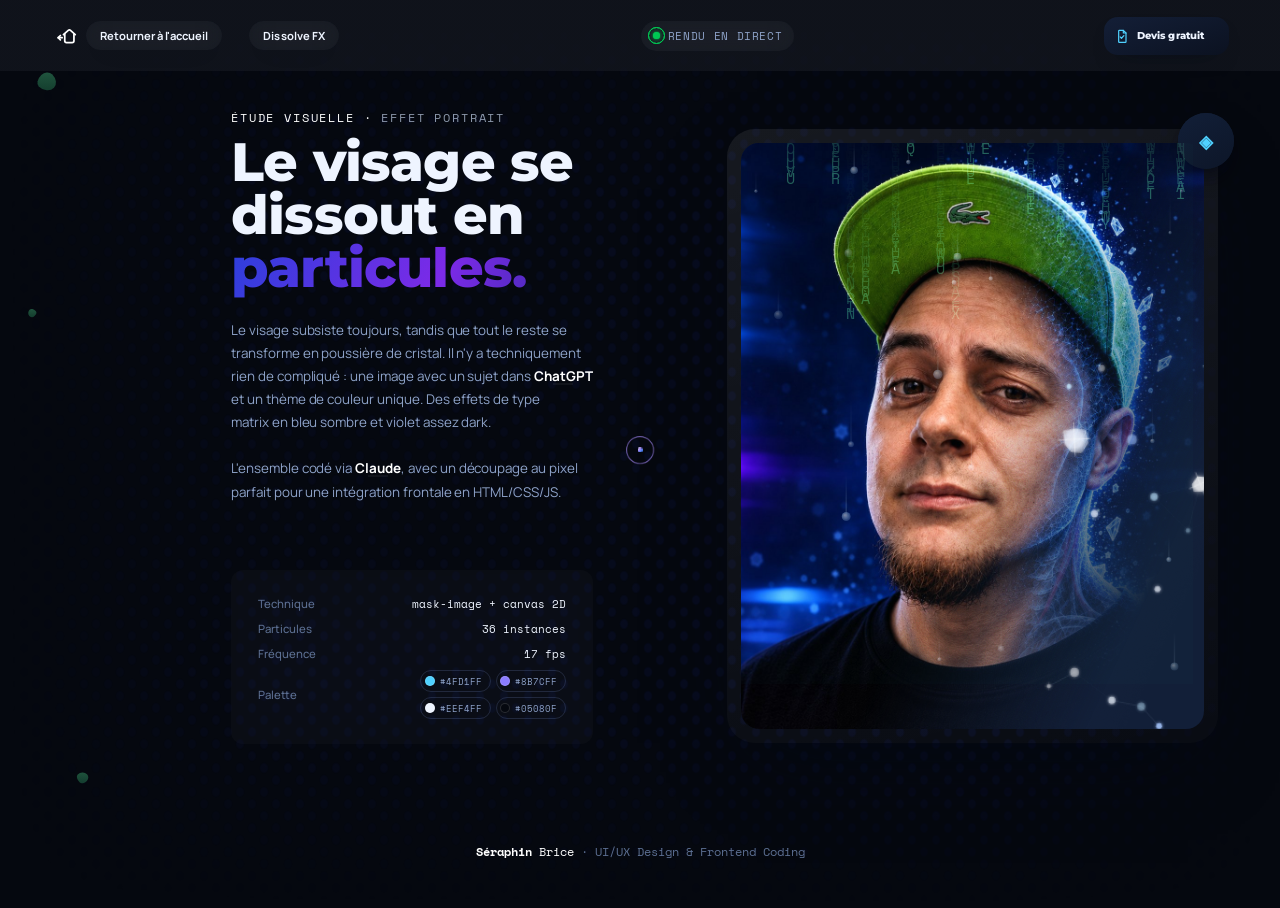
==== commit 0b0d3a26: "Icône retour accueil : flèche bleu azur + inclinaison au survol, petit rebond au clic Co-Authored-By" ====
--- a/dissolve-fx.html
+++ b/dissolve-fx.html
@@ -537,6 +537,21 @@
   .brand:hover{ transform:translateY(-1px); }
   .brand-mark{ width:21px; height:21px; flex:none; display:flex; align-items:center; justify-content:center; }
   .brand-mark svg{ width:100%; height:100%; overflow:visible; }
+  /* icône retour accueil : au survol, la flèche passe en bleu azur (même couleur que l'icône
+     du CTA "Devis gratuit", var(--accent)) et toute l'icône s'incline (intensité moyenne) ;
+     au clic, petit rebond. */
+  .brand-mark{ transition:transform .45s var(--ease-jelly); transform-origin:50% 60%; }
+  .brand-mark-arrow{ transition:stroke .3s var(--ease-out); }
+  .brand:hover .brand-mark,.brand:focus-visible .brand-mark{ transform:rotate(-12deg) scale(1.08); }
+  .brand:hover .brand-mark-arrow,.brand:focus-visible .brand-mark-arrow{ stroke:var(--accent); }
+  .brand-mark.is-bounce{ animation:brandMarkBounce .42s cubic-bezier(.34,1.56,.64,1); }
+  @keyframes brandMarkBounce{
+    0%{ transform:rotate(-12deg) scale(1.08); }
+    35%{ transform:rotate(-12deg) scale(.86); }
+    65%{ transform:rotate(-12deg) scale(1.14); }
+    100%{ transform:rotate(-12deg) scale(1.08); }
+  }
+  @media (prefers-reduced-motion:reduce){ .brand-mark{ transition:none; } .brand-mark.is-bounce{ animation:none; } }
   .brand-name{ font-size:.82rem; color:var(--mist); font-weight:500; }
   .brand-dot{ color:var(--mist-dim); }
   .brand-home-label{
@@ -1609,8 +1624,8 @@
           <svg viewBox="0 0 24 24" fill="none" stroke="#ffffff" stroke-width="2" stroke-linecap="round" stroke-linejoin="round">
             <path d="M8.5 11 14 6.2a2 2 0 0 1 2.6 0L22 11"></path>
             <path d="M10 10v8a2 2 0 0 0 2 2h6.5a2 2 0 0 0 2-2v-8"></path>
-            <path d="M7 14.5H2.5"></path>
-            <path d="M5 12 2.5 14.5 5 17"></path>
+            <path class="brand-mark-arrow" d="M7 14.5H2.5"></path>
+            <path class="brand-mark-arrow" d="M5 12 2.5 14.5 5 17"></path>
           </svg>
         </span>
         <span class="brand-name brand-home-label">Retourner à l'accueil</span>
@@ -2877,4 +2892,16 @@
 })();
 </script>
 
+
+<script>
+/* icône retour accueil : petit rebond au clic / tap */
+(function(){
+  var mark=document.querySelector('#brandHome .brand-mark');
+  if(!mark) return;
+  document.getElementById('brandHome').addEventListener('pointerdown',function(){
+    mark.classList.remove('is-bounce'); void mark.offsetWidth; mark.classList.add('is-bounce');
+  });
+  mark.addEventListener('animationend',function(){ mark.classList.remove('is-bounce'); });
+})();
+</script>
 </body></html>
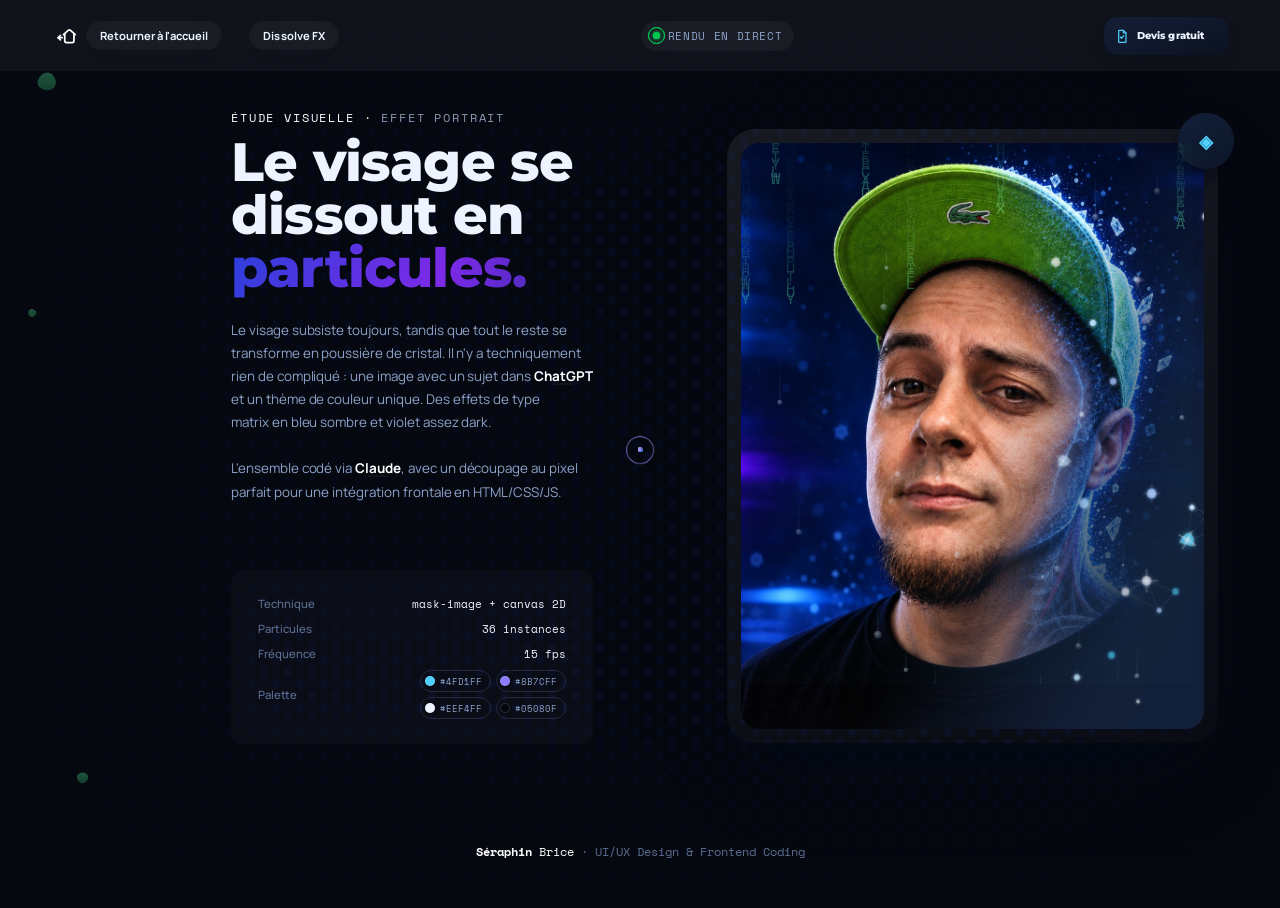
==== commit 44e0765f: "Icône retour accueil : rebond 2x plus long, joué en entier avant l'ouverture de l'URL Co-Authored-By" ====
--- a/dissolve-fx.html
+++ b/dissolve-fx.html
@@ -544,7 +544,7 @@
   .brand-mark-arrow{ transition:stroke .3s var(--ease-out); }
   .brand:hover .brand-mark,.brand:focus-visible .brand-mark{ transform:rotate(-12deg) scale(1.08); }
   .brand:hover .brand-mark-arrow,.brand:focus-visible .brand-mark-arrow{ stroke:var(--accent); }
-  .brand-mark.is-bounce{ animation:brandMarkBounce .42s cubic-bezier(.34,1.56,.64,1); }
+  .brand-mark.is-bounce{ animation:brandMarkBounce .84s cubic-bezier(.34,1.56,.64,1); }
   @keyframes brandMarkBounce{
     0%{ transform:rotate(-12deg) scale(1.08); }
     35%{ transform:rotate(-12deg) scale(.86); }
@@ -2894,14 +2894,23 @@
 
 
 <script>
-/* icône retour accueil : petit rebond au clic / tap */
+/* icône retour accueil : au clic, rebond joué en entier (0,84 s, 2x plus long) PUIS ouverture
+   de l'URL. Ctrl/Cmd/Maj/clic molette gardent le comportement natif (nouvel onglet). */
 (function(){
-  var mark=document.querySelector('#brandHome .brand-mark');
+  var link=document.getElementById('brandHome');
+  var mark=link && link.querySelector('.brand-mark');
   if(!mark) return;
-  document.getElementById('brandHome').addEventListener('pointerdown',function(){
+  var reduce=matchMedia('(prefers-reduced-motion: reduce)').matches, pending=false;
+  link.addEventListener('click',function(e){
+    if(reduce || e.defaultPrevented || e.button!==0 || e.metaKey || e.ctrlKey || e.shiftKey || e.altKey) return;
+    e.preventDefault();
+    if(pending) return; pending=true;
+    var href=link.href;
     mark.classList.remove('is-bounce'); void mark.offsetWidth; mark.classList.add('is-bounce');
+    var go=function(){ window.location.href=href; };
+    mark.addEventListener('animationend',go,{once:true});
+    setTimeout(go,1000); /* filet de sécurité */
   });
-  mark.addEventListener('animationend',function(){ mark.classList.remove('is-bounce'); });
 })();
 </script>
 </body></html>
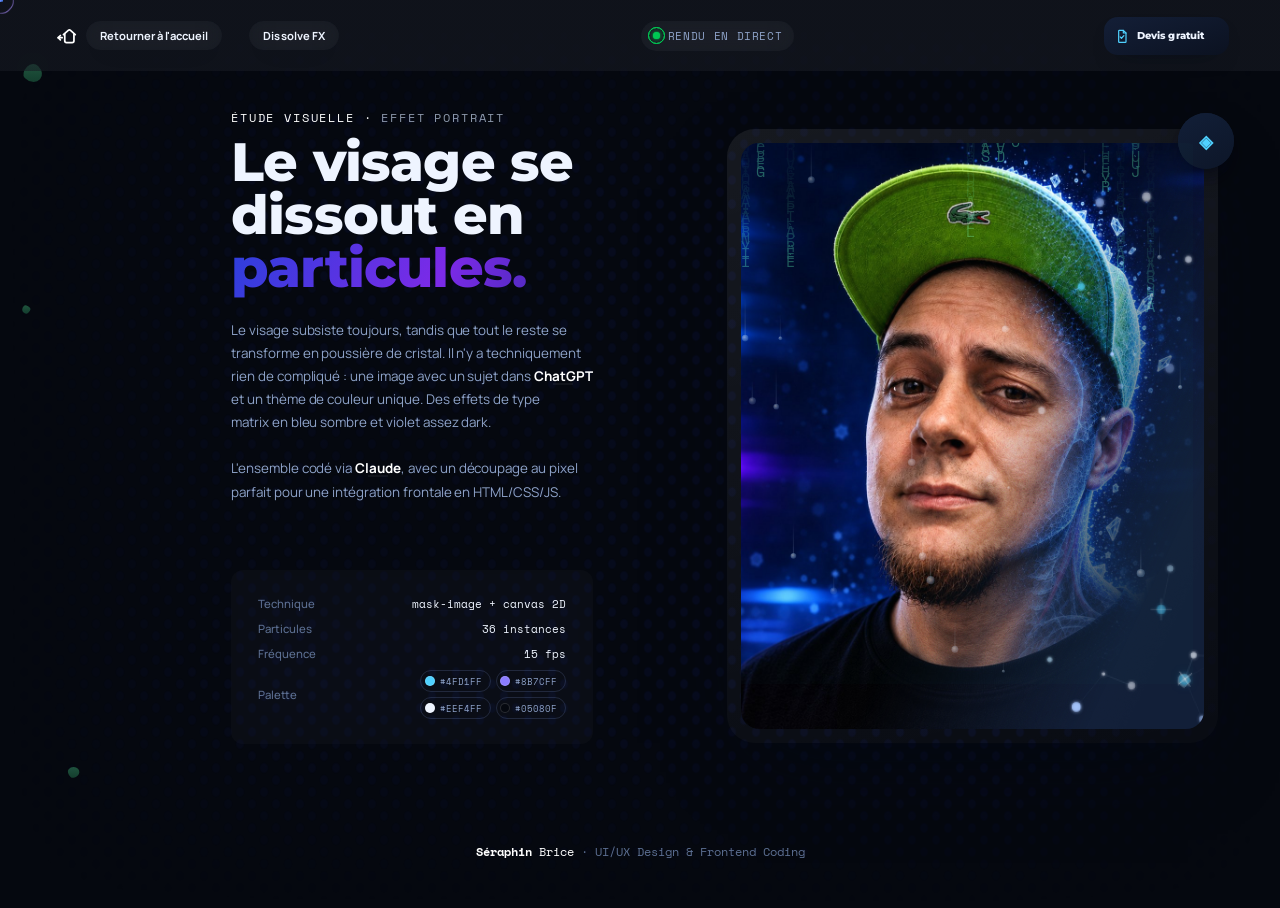
==== commit be613686: "Mode restreint (≤980px) : description et bloc infos descendus de 20px Co-Authored-By: Claude Opus 5." ====
--- a/dissolve-fx.html
+++ b/dissolve-fx.html
@@ -1032,6 +1032,9 @@
     /* tablette/mobile : image au-dessus du texte, calée sur le même bord gauche que le texte
        (au lieu d'être centrée) pour que les deux blocs soient alignés verticalement */
     .hero-visual{ order:-1; margin-left:0; justify-content:flex-start; }
+    /* mode restreint : description descendue de 20px ; le bloc d'infos (.spec, avec son laser)
+       suit automatiquement puisque le décalage passe par la marge (pas par top) */
+    .lede{ margin-top:20px; }
   }
   @media (max-width:768px){
     .brand-name{ display:none; }
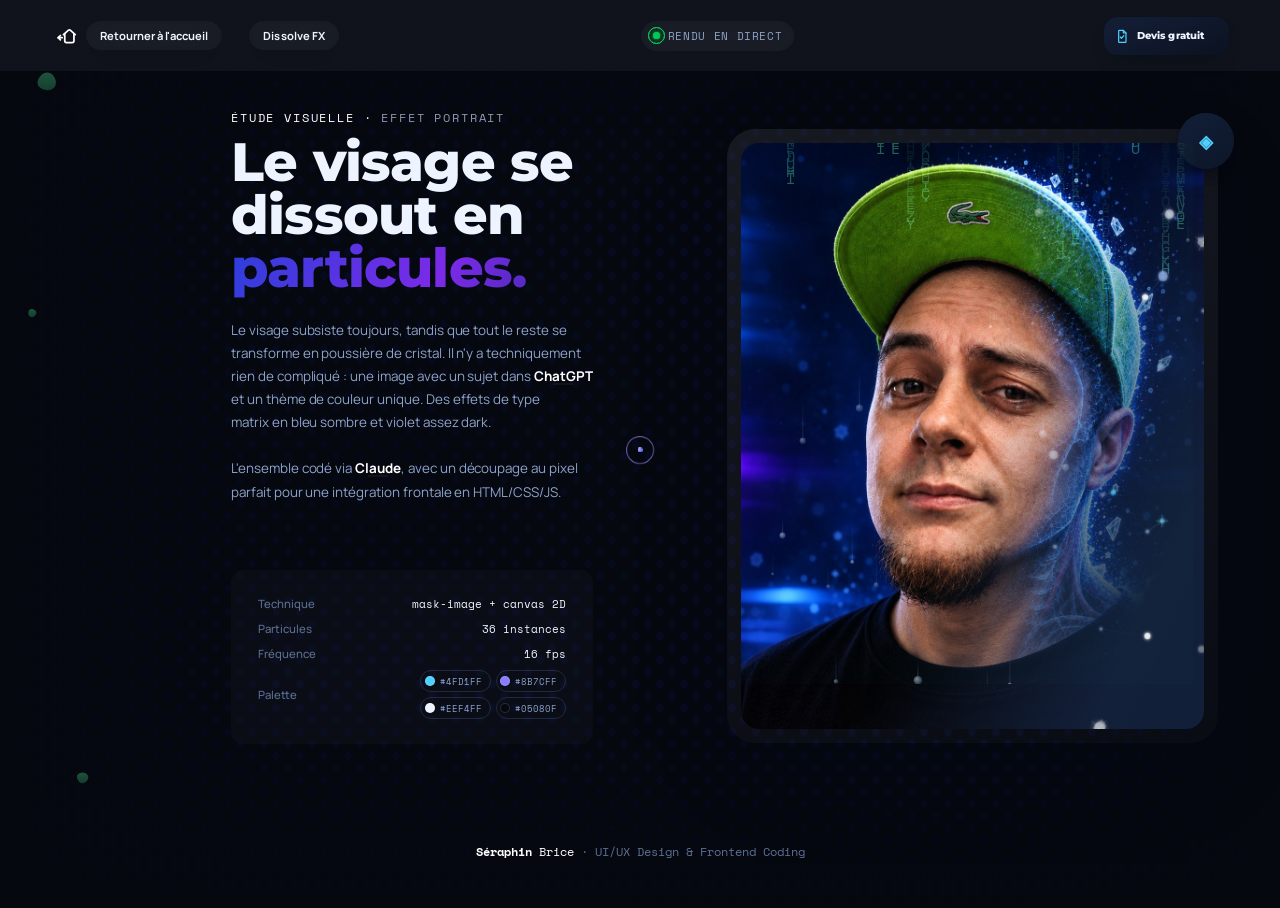
==== commit 46861872: "Mode restreint : description et bloc infos remontés de 10px (décalage final +10px) Co-Authored-By: C" ====
--- a/dissolve-fx.html
+++ b/dissolve-fx.html
@@ -1032,9 +1032,9 @@
     /* tablette/mobile : image au-dessus du texte, calée sur le même bord gauche que le texte
        (au lieu d'être centrée) pour que les deux blocs soient alignés verticalement */
     .hero-visual{ order:-1; margin-left:0; justify-content:flex-start; }
-    /* mode restreint : description descendue de 20px ; le bloc d'infos (.spec, avec son laser)
+    /* mode restreint : description descendue de 10px (20px remonté de 10px) ; le bloc d'infos (.spec, avec son laser)
        suit automatiquement puisque le décalage passe par la marge (pas par top) */
-    .lede{ margin-top:20px; }
+    .lede{ margin-top:10px; }
   }
   @media (max-width:768px){
     .brand-name{ display:none; }
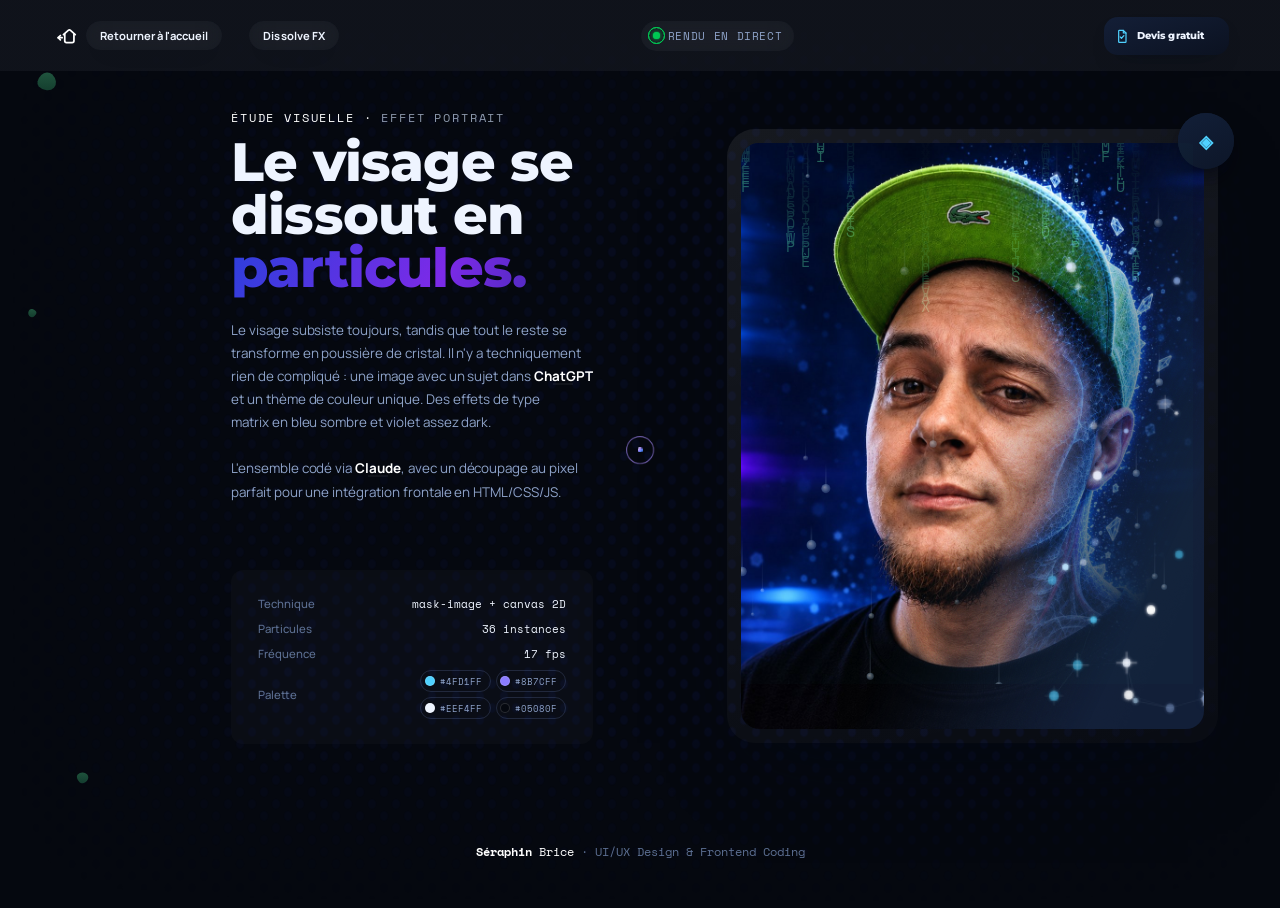
==== commit 6b96f0dc: "Révélation au scroll en cascade (haut→bas et bas→haut) après l'entrée d'ouverture Co-Authored-By: Cl" ====
--- a/dissolve-fx.html
+++ b/dissolve-fx.html
@@ -465,11 +465,34 @@
     animation-play-state:running;
   }
 
+  /* ---- révélation au scroll (en cascade, dans les 2 sens) ----
+     Une fois l'entrée d'ouverture terminée, html.cascade-done fige les éléments .cascade /
+     .cascade-card dans leur état final (les animations "forwards" bloqueraient sinon toute
+     autre opacité), puis un IntersectionObserver prend le relais : chaque élément .sr qui
+     sort de l'écran se cache, et quand il y revient il réapparaît — un par un, de haut en bas,
+     avec un délai croissant (--sr-delay). Utilise translate/opacity/filter, indépendants du
+     transform des hovers existants. */
+  html.cascade-done .cascade,
+  html.cascade-done .cascade-card{ animation:none !important; opacity:1; transform:none; filter:none; }
+  .sr{
+    transition-property:opacity, translate, filter, transform, background, color;
+    transition-duration:.75s, .85s, .75s, .45s, .45s, .5s;
+    transition-timing-function:var(--ease-out);
+    transition-delay:var(--sr-delay,0s), var(--sr-delay,0s), var(--sr-delay,0s), 0s, 0s, 0s;
+  }
+  .sr.sr-hidden{
+    opacity:0 !important;
+    translate:0 var(--sr-dir,26px);
+    filter:blur(12px) !important;
+    transition-delay:0s;
+  }
+
   @media (prefers-reduced-motion:reduce){
     #entryOverlay{ display:none !important; }
     .stage{ animation:none !important; -webkit-mask-image:none !important; mask-image:none !important; filter:none !important; }
     .cascade{ animation:none !important; opacity:1 !important; transform:none !important; filter:none !important; }
     .cascade-card{ animation:none !important; opacity:1 !important; transform:none !important; filter:none !important; }
+    .sr.sr-hidden{ opacity:1 !important; translate:none; filter:none !important; }
     .diamond, .dot-pulse::after, .dot-pulse::before, .flip-badge .face{ animation:none !important; }
   }
 
@@ -2916,4 +2939,48 @@
   });
 })();
 </script>
+
+<script>
+/* révélation au scroll en cascade (haut → bas, et bas → haut quand on remonte) */
+(function(){
+  if(!('IntersectionObserver' in window)) return;
+  if(matchMedia('(prefers-reduced-motion: reduce)').matches) return;
+  var root=document.documentElement;
+  var SEL='.eyebrow, .hero-text h1, .lede, .spec, .spec > li, .hero-visual, .footer';
+  function start(){
+    root.classList.add('cascade-done');
+    var els=[].slice.call(document.querySelectorAll(SEL));
+    els.forEach(function(el){ el.classList.add('sr'); });
+    var order=new Map(); els.forEach(function(el,i){ order.set(el,i); });
+    var io=new IntersectionObserver(function(entries){
+      var entering=[];
+      entries.forEach(function(en){
+        var el=en.target;
+        if(en.isIntersecting){ if(el.classList.contains('sr-hidden')) entering.push(el); }
+        else{
+          /* sorti par le haut → reviendra en descendant ; par le bas → en montant */
+          el.style.setProperty('--sr-dir', en.boundingClientRect.top < 0 ? '-26px' : '26px');
+          el.style.setProperty('--sr-delay','0s');
+          el.classList.add('sr-hidden');
+        }
+      });
+      entering.sort(function(a,b){ return order.get(a)-order.get(b); });
+      /* en remontant, la cascade part du bas (élément le plus proche du bord d'entrée) */
+      if(entering.length && entering[0].style.getPropertyValue('--sr-dir')==='-26px') entering.reverse();
+      entering.forEach(function(el,k){
+        el.style.setProperty('--sr-delay',(k*0.11).toFixed(2)+'s');
+        requestAnimationFrame(function(){ el.classList.remove('sr-hidden'); });
+      });
+    },{ threshold:0.12, rootMargin:'0px 0px -6% 0px' });
+    els.forEach(function(el){ io.observe(el); });
+  }
+  function whenReady(){
+    /* dernière entrée (--i:6) : .55s + .6s de délai + ~.85s d'animation → ~2s après site-ready */
+    setTimeout(start, 2200);
+  }
+  if(root.classList.contains('site-ready')) whenReady();
+  else new MutationObserver(function(m,o){ if(root.classList.contains('site-ready')){ o.disconnect(); whenReady(); } })
+        .observe(root,{attributes:true,attributeFilter:['class']});
+})();
+</script>
 </body></html>
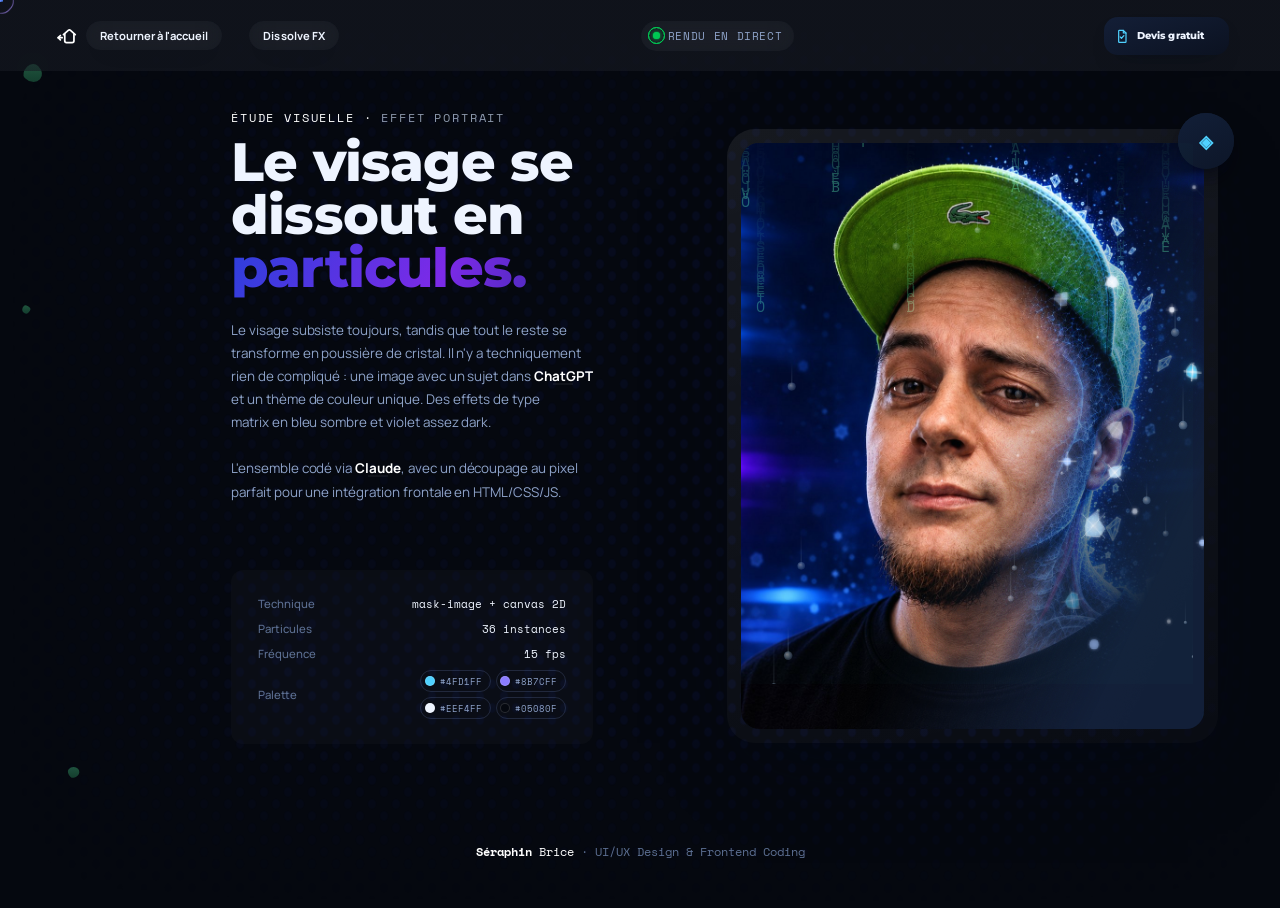
==== commit 888b7005: "Photo : rejoue l'effet de survol quand on remonte la page et qu'elle revient à l'écran Co-Authored-B" ====
--- a/dissolve-fx.html
+++ b/dissolve-fx.html
@@ -465,6 +465,18 @@
     animation-play-state:running;
   }
 
+  /* retour sur la photo en remontant la page : mêmes effets qu'au survol (classe .scroll-hover
+     posée en JS) + légère inclinaison 3D jouée une fois (l'animation passe devant le transform
+     inline du tilt souris) */
+  .portrait-card.scroll-hover{ animation:scrollHoverTilt 1.6s var(--ease-out); }
+  @keyframes scrollHoverTilt{
+    0%{ transform:rotateX(0) rotateY(0); }
+    30%{ transform:rotateX(6deg) rotateY(-7deg); }
+    65%{ transform:rotateX(-3deg) rotateY(4deg); }
+    100%{ transform:rotateX(0) rotateY(0); }
+  }
+  @media (prefers-reduced-motion:reduce){ .portrait-card.scroll-hover{ animation:none; } }
+
   /* ---- révélation au scroll (en cascade, dans les 2 sens) ----
      Une fois l'entrée d'ouverture terminée, html.cascade-done fige les éléments .cascade /
      .cascade-card dans leur état final (les animations "forwards" bloqueraient sinon toute
@@ -830,7 +842,7 @@
     opacity:0;
     transition:opacity .55s var(--ease-out);
   }
-  .portrait-card:hover .aurora-sweep,
+  .portrait-card:hover .aurora-sweep,.portrait-card.scroll-hover .aurora-sweep,
   .portrait-card.aurora-pulse .aurora-sweep{
     opacity:.62;
     animation:auroraSweep 5.5s linear infinite, auroraHue 9s linear infinite;
@@ -845,7 +857,7 @@
     100%{ filter:hue-rotate(0deg); }
   }
   @media (prefers-reduced-motion:reduce){
-    .portrait-card:hover .aurora-sweep,
+    .portrait-card:hover .aurora-sweep,.portrait-card.scroll-hover .aurora-sweep,
     .portrait-card.aurora-pulse .aurora-sweep{ animation:none; opacity:.4; }
   }
 
@@ -871,8 +883,8 @@
     opacity:0;
     transition:opacity .3s var(--ease-out);
   }
-  .portrait-card:hover .matrix-rain{ opacity:.85; }
-  .portrait-card:hover .scan-light,
+  .portrait-card:hover .matrix-rain,.portrait-card.scroll-hover .matrix-rain{ opacity:.85; }
+  .portrait-card:hover .scan-light,.portrait-card.scroll-hover .scan-light,
   .portrait-card.matrix-pulse .scan-light{
     opacity:1;
     animation:scanSweep 6.7s linear infinite;
@@ -888,7 +900,7 @@
     100%{ top:100%; opacity:0; }
   }
   @media (prefers-reduced-motion:reduce){
-    .portrait-card:hover .scan-light,
+    .portrait-card:hover .scan-light,.portrait-card.scroll-hover .scan-light,
     .portrait-card.matrix-pulse .scan-light{ animation:none; opacity:.5; top:40%; }
   }
 
@@ -906,7 +918,7 @@
     transition:opacity .38s cubic-bezier(.4,0,1,1), transform .38s cubic-bezier(.4,0,1,1);
   }
   .scan-corner--bl{ bottom:14px; left:14px; border-bottom:2.5px solid #4fd1ff; border-left:2.5px solid #4fd1ff; border-radius:0 0 0 4px; transition-delay:0s; }
-  .portrait-card:hover .scan-corner,
+  .portrait-card:hover .scan-corner,.portrait-card.scroll-hover .scan-corner,
   .portrait-card.matrix-pulse .scan-corner{
     opacity:1;
     transform:scale(1);
@@ -916,7 +928,7 @@
   }
   @media (prefers-reduced-motion:reduce){
     .scan-corner{ transition:none!important; transform:none!important; }
-    .portrait-card:hover .scan-corner,
+    .portrait-card:hover .scan-corner,.portrait-card.scroll-hover .scan-corner,
     .portrait-card.matrix-pulse .scan-corner{ opacity:.85; transform:none!important; transition:none!important; }
   }
   /* coin haut-gauche isolé en élément unique — contour tireté (dashed), dégradé vert forêt
@@ -930,7 +942,7 @@
     transition:opacity .38s cubic-bezier(.4,0,1,1), transform .38s cubic-bezier(.4,0,1,1);
     transition-delay:.18s;
   }
-  .portrait-card:hover .scan-corner-tl-dashed,
+  .portrait-card:hover .scan-corner-tl-dashed,.portrait-card.scroll-hover .scan-corner-tl-dashed,
   .portrait-card.matrix-pulse .scan-corner-tl-dashed{
     opacity:1;
     transform:scale(1);
@@ -939,7 +951,7 @@
   }
   @media (prefers-reduced-motion:reduce){
     .scan-corner-tl-dashed{ transition:none!important; transform:none!important; }
-    .portrait-card:hover .scan-corner-tl-dashed,
+    .portrait-card:hover .scan-corner-tl-dashed,.portrait-card.scroll-hover .scan-corner-tl-dashed,
     .portrait-card.matrix-pulse .scan-corner-tl-dashed{ opacity:.85; transform:none!important; transition:none!important; }
   }
   /* coin bas-droit isolé en élément unique — blanc à 65% d'opacité */
@@ -955,7 +967,7 @@
     transition:opacity .38s cubic-bezier(.4,0,1,1), transform .38s cubic-bezier(.4,0,1,1);
     transition-delay:0s;
   }
-  .portrait-card:hover .scan-corner-br-white,
+  .portrait-card:hover .scan-corner-br-white,.portrait-card.scroll-hover .scan-corner-br-white,
   .portrait-card.matrix-pulse .scan-corner-br-white{
     opacity:1;
     transform:scale(1);
@@ -964,7 +976,7 @@
   }
   @media (prefers-reduced-motion:reduce){
     .scan-corner-br-white{ transition:none!important; transform:none!important; }
-    .portrait-card:hover .scan-corner-br-white,
+    .portrait-card:hover .scan-corner-br-white,.portrait-card.scroll-hover .scan-corner-br-white,
     .portrait-card.matrix-pulse .scan-corner-br-white{ opacity:.85; transform:none!important; transition:none!important; }
   }
   /* coin haut-droit isolé en élément unique — jamais associé/couplé aux
@@ -983,7 +995,7 @@
     transition:opacity .38s cubic-bezier(.4,0,1,1), transform .38s cubic-bezier(.4,0,1,1);
     transition-delay:.18s;
   }
-  .portrait-card:hover .viewfinder-corner-tr,
+  .portrait-card:hover .viewfinder-corner-tr,.portrait-card.scroll-hover .viewfinder-corner-tr,
   .portrait-card.matrix-pulse .viewfinder-corner-tr{
     opacity:1;
     transform:scale(1);
@@ -992,7 +1004,7 @@
   }
   @media (prefers-reduced-motion:reduce){
     .viewfinder-corner-tr{ transition:none!important; transform:none!important; }
-    .portrait-card:hover .viewfinder-corner-tr,
+    .portrait-card:hover .viewfinder-corner-tr,.portrait-card.scroll-hover .viewfinder-corner-tr,
     .portrait-card.matrix-pulse .viewfinder-corner-tr{ opacity:.85; transform:none!important; transition:none!important; }
   }
 
@@ -1005,7 +1017,7 @@
     opacity:.5; mix-blend-mode:screen;
     transition:opacity .45s var(--ease-out);
   }
-  .portrait-card:hover .liquid-rain,
+  .portrait-card:hover .liquid-rain,.portrait-card.scroll-hover .liquid-rain,
   .portrait-card.liquid-pulse .liquid-rain{ opacity:.88; }
   @media (prefers-reduced-motion:reduce){
     .liquid-rain{ display:none; }
@@ -2498,7 +2510,7 @@
      et uniquement au survol souris elle REMONTE (bas -> haut).
      Le pulse automatique (.matrix-pulse, toutes les 5s) n'inverse plus rien. */
   function isHovered(){
-    return card.matches(':hover');
+    return card.matches(':hover') || card.classList.contains('scroll-hover');
   }
   var lastReversed = false;
 
@@ -2983,4 +2995,27 @@
         .observe(root,{attributes:true,attributeFilter:['class']});
 })();
 </script>
+
+<script>
+/* photo : quand on remonte la page (depuis le bas) et que la carte portrait revient à l'écran,
+   elle rejoue l'effet de survol (scanner, matrix, coins, aurora, rebond + inclinaison) ~2,6 s */
+(function(){
+  var card=document.getElementById('portraitCard');
+  if(!card || !('IntersectionObserver' in window)) return;
+  if(matchMedia('(prefers-reduced-motion: reduce)').matches) return;
+  var lastY=window.scrollY, dirUp=false, timer=0, wasOut=false;
+  addEventListener('scroll',function(){ var y=window.scrollY; if(y!==lastY){ dirUp=y<lastY; lastY=y; } },{passive:true});
+  function play(){
+    card.classList.remove('scroll-hover'); void card.offsetWidth; card.classList.add('scroll-hover');
+    /* rebond existant de la photo, déclenché comme à l'entrée du pointeur */
+    try{ card.dispatchEvent(new PointerEvent('pointerenter',{pointerType:'mouse'})); }catch(e){}
+    clearTimeout(timer); timer=setTimeout(function(){ card.classList.remove('scroll-hover'); },2600);
+  }
+  new IntersectionObserver(function(entries){
+    var en=entries[0];
+    if(!en.isIntersecting){ wasOut=true; return; }
+    if(wasOut && dirUp){ wasOut=false; play(); }
+  },{ threshold:0.35 }).observe(card);
+})();
+</script>
 </body></html>
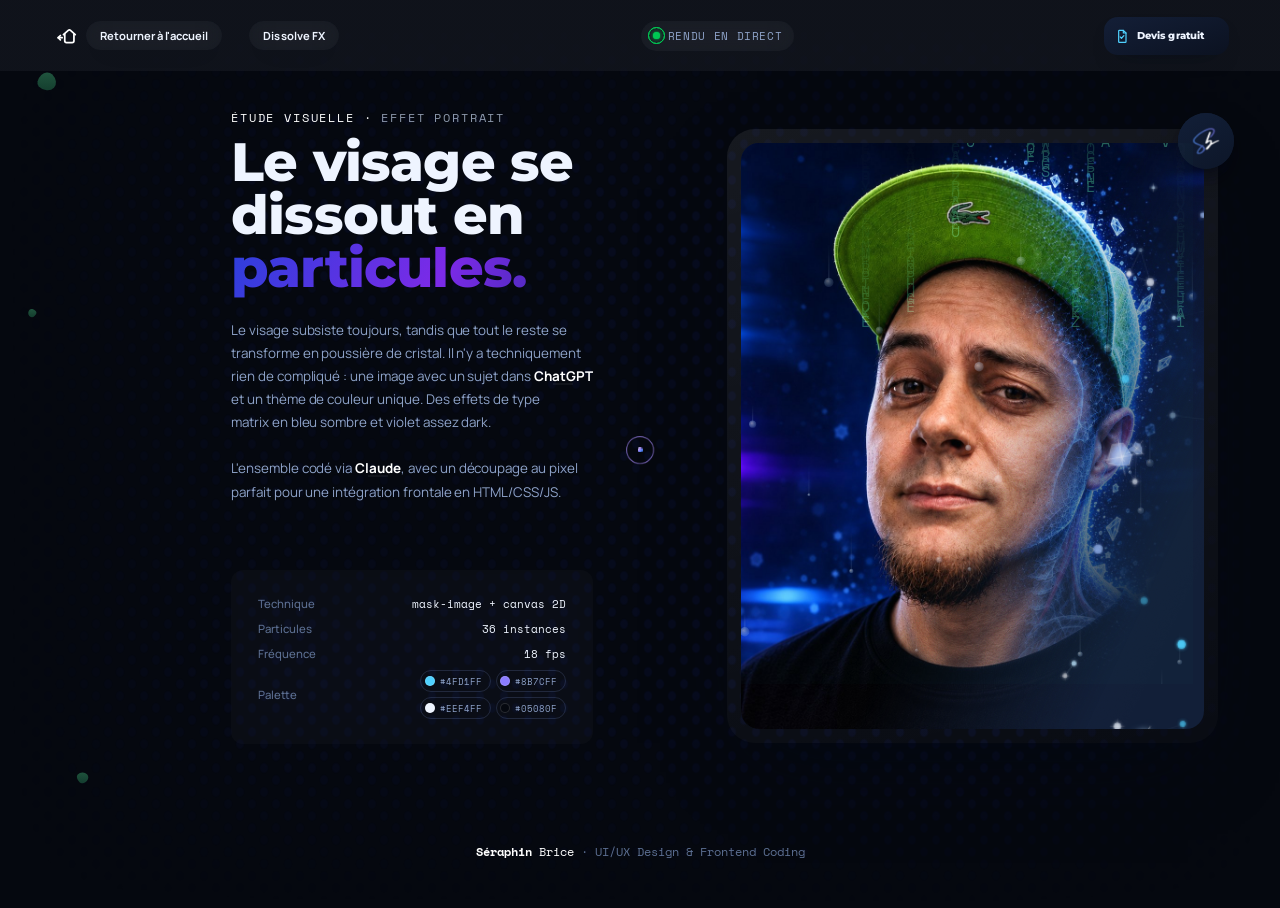
==== commit 722fcd43: "Badge Sb : Sb sur les 2 faces (losange retiré), flip 3D pièce toutes les 5 s, survol intense (double" ====
--- a/dissolve-fx.html
+++ b/dissolve-fx.html
@@ -802,12 +802,33 @@
   }
   .flip-badge{ position:absolute; top:-16px; right:-16px; width:56px; height:56px; z-index:3; perspective:600px; }
   .flip-badge .face{ position:absolute; inset:0; display:flex; align-items:center; justify-content:center; border-radius:50%; backface-visibility:hidden; font-family:var(--font-mono); font-size:.82rem; font-weight:700; border:none; background:linear-gradient(150deg,var(--surface-2),var(--surface)); color:var(--ice); box-shadow:0 10px 26px -10px rgba(3,8,20,.75); animation:coinFlip 5.5s cubic-bezier(.45,.05,.25,1) infinite; }
-  .flip-badge .back{ color:var(--accent); font-size:1.11rem; animation-name:coinFlipBack; }
+  .flip-badge .back{ animation-name:coinFlipBack; }
+  /* badge "Sb" : les 2 faces portent la signature Sb (le losange ◈ de la face arrière est retiré) ;
+     un flip 3D de pièce (tour complet) toutes les 5 s, face toujours lisible. */
+  .flip-badge .face{ animation-duration:5s; }
+  /* survol : pièce qui s'emballe (double tour rapide avec rebond élastique), badge qui se soulève
+     et grossit, reflet lumineux qui balaie la face — sans contour ni glow */
+  .flip-badge{ transition:transform .5s cubic-bezier(.34,1.56,.64,1); cursor:pointer; }
+  .flip-badge:hover{ transform:translateY(-5px) scale(1.2) rotate(-8deg); }
+  .flip-badge:hover .face.front{ animation:coinSpinHover .95s cubic-bezier(.34,1.56,.64,1) both; }
+  .flip-badge:hover .face.back{ animation:coinSpinHoverBack .95s cubic-bezier(.34,1.56,.64,1) both; }
+  .flip-badge .face{ overflow:hidden; }
+  .flip-badge .face::after{
+    content:''; position:absolute; inset:0; border-radius:50%; pointer-events:none;
+    background:linear-gradient(115deg,transparent 30%,rgba(255,255,255,.55) 48%,rgba(143,124,255,.35) 54%,transparent 70%) -120% 0 / 250% 100% no-repeat;
+    opacity:0;
+  }
+  .flip-badge:hover .face::after{ animation:coinShine .95s ease-out .15s both; }
+  @keyframes coinSpinHover{ 0%{ transform:rotateY(0); } 100%{ transform:rotateY(720deg); } }
+  @keyframes coinSpinHoverBack{ 0%{ transform:rotateY(180deg); } 100%{ transform:rotateY(900deg); } }
+  @keyframes coinShine{ 0%{ opacity:1; background-position:-120% 0; } 100%{ opacity:1; background-position:220% 0; } }
+  @media (prefers-reduced-motion:reduce){ .flip-badge:hover{ transform:none; } .flip-badge:hover .face,.flip-badge:hover .face::after{ animation:none !important; } }
   /* signature "Sb" isolée sur la face avant du badge — remplace l'ancien texte "SB",
      recolorée en blanc pur (canal alpha d'origine conservé pour un contour net) */
   .sb-mark{ width:26px; height:26px; display:block; }
-  @keyframes coinFlip{ 0%,38%{ transform:rotateY(0); } 50%,88%{ transform:rotateY(180deg); } 100%{ transform:rotateY(360deg); } }
-  @keyframes coinFlipBack{ 0%,38%{ transform:rotateY(180deg); } 50%,88%{ transform:rotateY(360deg); } 100%{ transform:rotateY(540deg); } }
+  /* 5 s : 4 s au repos, puis un tour complet de pièce en 1 s */
+  @keyframes coinFlip{ 0%,80%{ transform:rotateY(0); } 100%{ transform:rotateY(360deg); } }
+  @keyframes coinFlipBack{ 0%,80%{ transform:rotateY(180deg); } 100%{ transform:rotateY(540deg); } }
 
   .portrait-frame{ position:relative; overflow:hidden; border-radius:calc(var(--radius-lg) - 10px); aspect-ratio:4/5; background:var(--surface-2); }
   .portrait-frame img{
@@ -1714,7 +1735,7 @@
       <div class="portrait-card" id="portraitCard">
         <span class="flip-badge" aria-hidden="true">
           <span class="face front"><img class="sb-mark" src="[data-uri]" alt="SB" width="32" height="32" loading="lazy" decoding="async"></span>
-          <span class="face back">◈</span>
+          <span class="face back"><img class="sb-mark" src="[data-uri]" alt="SB" width="32" height="32" loading="lazy" decoding="async"></span>
         </span>
         <div class="portrait-frame">
           <img src="[data-uri]